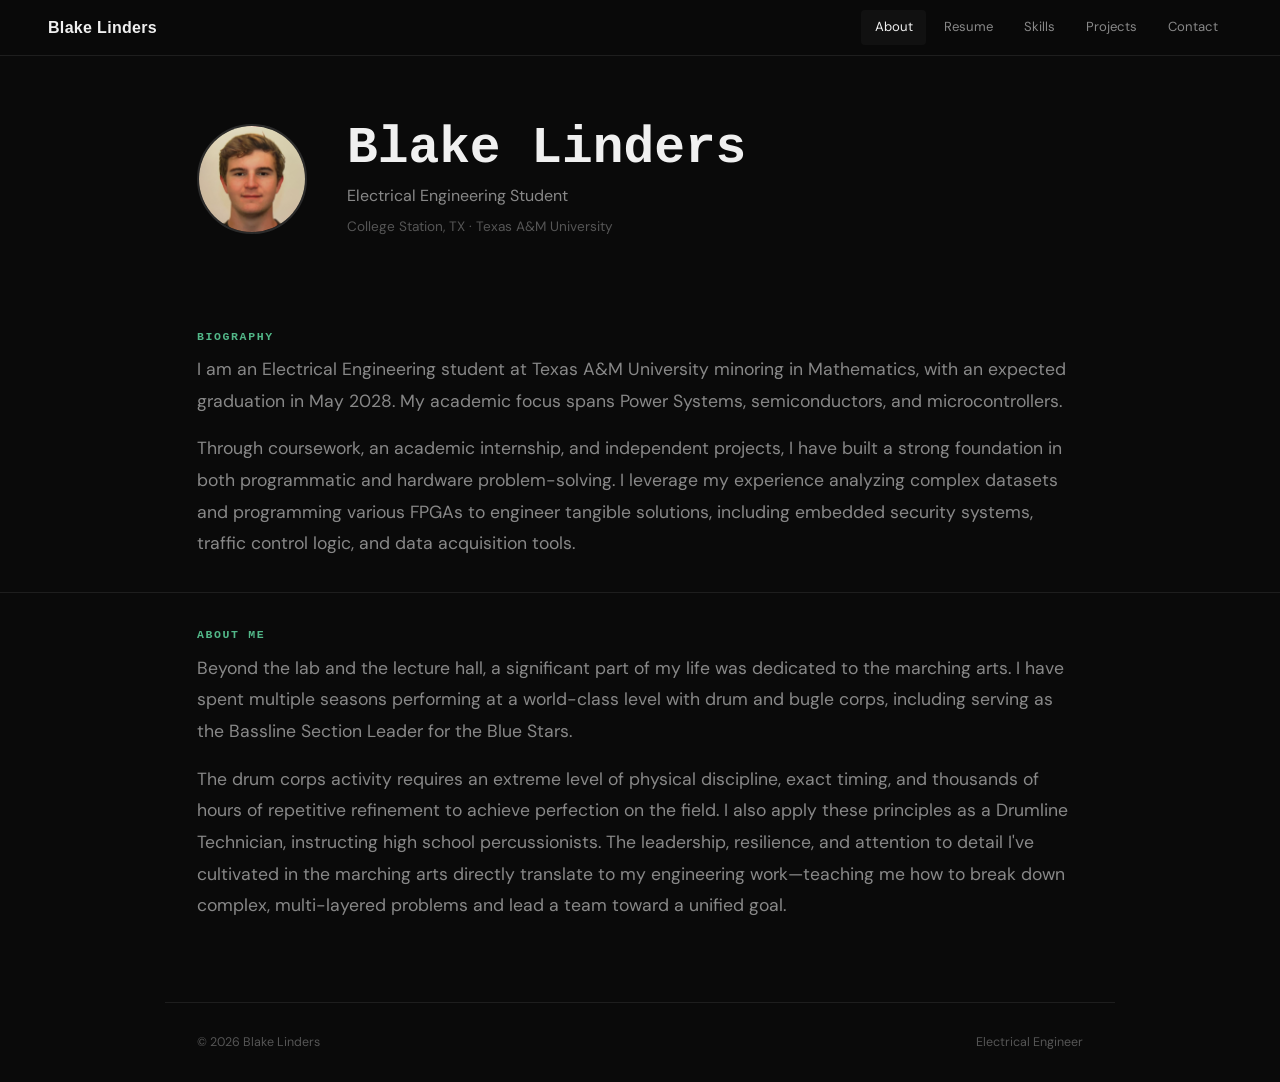
==== about.html @ e5e2b490 "website design near finished, needs all information" ====
<!DOCTYPE html>
<html lang="en">

<head>
    <meta charset="UTF-8" />
    <meta name="viewport" content="width=device-width, initial-scale=1.0" />
    <title>Blake Linders — About</title>
    <link
        href="https://fonts.googleapis.com/css2?family=Syne:wght@400;500;600;700;800&family=DM+Sans:opsz,wght@9..40,300;9..40,400;9..40,500&display=swap"
        rel="stylesheet" />
    <link rel="stylesheet" href="styles.css" />
</head>

<body>

    <nav id="nav">
        <a href="index.html" class="nav-name">Blake Linders</a>
        <button id="hamburger" aria-label="Toggle navigation" aria-expanded="false" aria-controls="nav-links">
            <span></span><span></span><span></span>
        </button>
        <ul class="nav-links" id="nav-links">
            <li><a href="about.html" class="nav-active">About</a></li>
            <li><a href="resume.html">Resume</a></li>
            <li><a href="skills.html">Skills</a></li>
            <li><a href="projects.html">Projects</a></li>
            <li><a href="contact.html">Contact</a></li>
        </ul>
    </nav>

    <div id="hero">
        <div class="hero-inner reveal">
            <div class="hero-photo">
                <img src="images/selfie.jpeg" alt="Blake Linders" onerror="this.style.display='none'" />
            </div>
            <div class="hero-text">
                <h1 class="hero-name">Blake Linders</h1>
                <p class="hero-title">Electrical Engineering Student</p>
                <p class="hero-location">College Station, TX · Texas A&amp;M University</p>
            </div>
        </div>
    </div>

    <div class="about-subpage-content reveal">
        <section id="about">
            <div class="section">
                <h2 class="section-title">Biography</h2>
                <div class="about-text large-text">
                    <p>
                        I am an Electrical Engineering student at Texas A&amp;M University minoring in
                        Mathematics, with an expected graduation in May 2028. My academic focus spans Power Systems,
                        semiconductors, and microcontrollers.
                    </p>
                    <p>
                        Through coursework, an academic internship, and independent projects, I have built a strong
                        foundation in both programmatic and hardware problem-solving. I leverage my experience analyzing
                        complex datasets and programming various FPGAs to engineer tangible solutions, including
                        embedded security systems, traffic control logic, and data acquisition tools.
                    </p>
                </div>
            </div>
        </section>

        <hr class="divider" />

        <section id="personal">
            <div class="section">
                <h2 class="section-title">About Me</h2>
                <div class="about-text large-text">
                    <p>
                        Beyond the lab and the lecture hall, a significant part of my life was dedicated to the marching
                        arts. I have spent multiple seasons performing at a world-class level with drum and bugle corps,
                        including serving as the Bassline Section Leader for the Blue Stars.
                    </p>
                    <p>
                        The drum corps activity requires an extreme level of physical discipline, exact timing, and
                        thousands of hours of repetitive refinement to achieve perfection on the field. I also apply
                        these principles as a Drumline Technician, instructing high school percussionists. The
                        leadership, resilience, and attention to detail I've cultivated in the marching arts directly
                        translate to my engineering work—teaching me how to break down complex, multi-layered problems
                        and lead a team toward a unified goal.
                    </p>
                </div>
            </div>
        </section>

        <footer>
            <span>© 2026 Blake Linders</span>
            <span>Electrical Engineer</span>
        </footer>
    </div>

    <script src="script.js"></script>
</body>

</html>
---- styles.css ----
/* Variables */
:root {
  --bg:       #0a0a0a;
  --bg-card:  #111111;
  --border:   #1e1e1e;
  --border-2: #2a2a2a;
  --green:    #3d8c68;
  --green-l:  #52b788;
  --text:     #f0f0f0;
  --text-2:   #888888;
  --text-3:   #555555;
}

/* Reset */
*, *::before, *::after { margin: 0; padding: 0; box-sizing: border-box; }
html { scroll-behavior: smooth; }
body {
  background: var(--bg);
  color: var(--text);
  font-family: 'DM Sans', sans-serif;
  font-size: 16px;
  line-height: 1.7;
}
a   { color: inherit; text-decoration: none; }
img { display: block; max-width: 100%; }

/* Nav */
#nav {
  position: fixed;
  top: 0; left: 0; right: 0;
  z-index: 100;
  height: 56px;
  padding: 0 3rem;
  display: flex;
  align-items: center;
  justify-content: space-between;
  background: rgba(10, 10, 10, 0.92);
  backdrop-filter: blur(8px);
  border-bottom: 1px solid var(--border);
}

.nav-name {
  font-family: 'Space Grotesk', sans-serif;
  font-weight: 700;
  font-size: 1rem;
  letter-spacing: .02em;
  color: var(--text);
}

.nav-name:hover {
  color: var(--green-l);
  transition: color .3s;
}

.nav-links {
  display: flex;
  gap: .25rem;
  list-style: none;
}

.nav-links a {
  display: inline-block;
  padding: .4rem .85rem;
  border-radius: 4px;
  font-size: .82rem;
  color: var(--text-2);
  transition: color .2s, background .2s;
}

.nav-links a:hover,
.nav-links a.nav-active {
  color: var(--text);
  background: var(--bg-card);
}

/* Hamburger */
#hamburger {
  display: none;
  flex-direction: column;
  justify-content: center;
  gap: 5px;
  width: 36px;
  height: 36px;
  background: none;
  border: none;
  cursor: pointer;
  padding: .4rem;
  border-radius: 4px;
  transition: background .2s;
}
#hamburger:hover { background: var(--bg-card); }

#hamburger span {
  display: block;
  width: 22px;
  height: 2px;
  background: var(--text-2);
  border-radius: 2px;
  transition: transform .25s ease, opacity .25s ease;
  transform-origin: center;
}
#hamburger.is-open span:nth-child(1) { transform: translateY(7px) rotate(45deg); }
#hamburger.is-open span:nth-child(2) { opacity: 0; transform: scaleX(0); }
#hamburger.is-open span:nth-child(3) { transform: translateY(-7px) rotate(-45deg); }

/* Section Wrapper */
.section {
  max-width: 950px;
  margin: 0 auto;
  padding: 5rem 2rem;
}

.section-title {
  font-family: 'Andale Mono', monospace;
  font-size: .72rem;
  font-weight: 600;
  letter-spacing: .14em;
  text-transform: uppercase;
  color: var(--green-l);
  margin-bottom: 1.8rem;
}

hr.divider {
  border: none;
  border-top: 1px solid var(--border);
  margin: 0;
}

/* Hero */
#hero {
  padding-top: calc(56px + 4rem);
  padding-bottom: 0.5rem;
}

.hero-inner {
  max-width: 950px;
  margin: 0 auto;
  padding: 0 2rem;
  display: flex;
  align-items: center;
  gap: 2.5rem;
}

.hero-photo {
  flex-shrink: 0;
  width: 110px;
  height: 110px;
  border-radius: 50%;
  overflow: hidden;
  background: var(--bg-card);
  border: 2px solid var(--border-2);
  position: relative;
}

.hero-photo img {
  width: 100%;
  height: 100%;
  object-fit: cover;
}

.hero-photo .ph {
  position: absolute;
  inset: 0;
  display: flex;
  align-items: center;
  justify-content: center;
  font-size: 2.4rem;
  color: var(--text-3);
}

.hero-name {
  font-family: 'Andale Mono', monospace;
  font-size: clamp(2.2rem, 5vw, 3.2rem);
  font-weight: 800;
  line-height: 1.1;
  margin-bottom: .35rem;
  white-space: nowrap;
  overflow: hidden;
}

.hero-title {
  font-size: 1rem;
  color: var(--text-2);
  margin-bottom: .4rem;
}

.hero-location {
  font-size: .85rem;
  color: var(--text-3);
}

/* Hero Large State */
#hero.hero-large {
  padding-top: calc(56px + 12rem);
  padding-bottom: 8rem;
  transition: padding .6s ease;
  max-width: 100%;
}

#hero.hero-large .hero-inner {
  max-width: 1200px;
  margin: 0 auto;
  padding-left: 11rem;
}

#hero.hero-large .hero-name {
  font-size: clamp(3rem, 7vw, 5rem);
  transition: font-size .6s ease;
}

#hero.hero-large .hero-title {
  font-size: 1.3rem;
  transition: font-size .6s ease;
}

#hero.hero-large .hero-location {
  font-size: 1rem;
  transition: font-size .6s ease;
}

#hero.hero-large .hero-photo {
  width: 150px;
  height: 150px;
  transition: width .6s ease, height .6s ease;
}

#hero {
  transition: padding .6s ease;
}
.hero-name {
  transition: font-size .6s ease;
}
.hero-title {
  transition: font-size .6s ease;
}
.hero-location {
  transition: font-size .6s ease;
}
.hero-photo {
  transition: width .6s ease, height .6s ease;
}

/* Links Bar */
#links {
  max-width: 950px;
  margin: 0 auto;
  padding: 0 2rem 1.5rem;
}

#links {
  transition: max-width .6s ease, padding .6s ease;
}

.links-bar {
  display: flex;
  gap: .65rem;
  flex-wrap: wrap;
  padding: 1.1rem 0;
  border-top: 1px solid var(--border);
  border-bottom: 1px solid var(--border);
}

.link-btn {
  display: inline-flex;
  align-items: center;
  gap: .45rem;
  padding: .45rem 1.1rem;
  border-radius: 4px;
  border: 1px solid var(--border-2);
  font-size: .83rem;
  color: var(--text-2);
  background: transparent;
  transition: color .2s, border-color .2s, background .2s;
}
.link-btn:hover {
  color: var(--text);
  border-color: var(--green);
  background: rgba(61, 140, 104, .07);
}
.link-btn.primary {
  background: var(--green);
  border-color: var(--green);
  color: #fff;
}
.link-btn.primary:hover {
  background: var(--green-l);
  border-color: var(--green-l);
}
.link-btn svg { width: 14px; height: 14px; flex-shrink: 0; }

/* About */
#about .section-title, #personal .section-title { margin-bottom: 0.5rem; }

#about .section {
  padding-bottom: 2rem;
}

#personal .section {
  padding-top: 2rem;
}

.about-text {
  font-size: .97rem;
  color: var(--text-2);
  line-height: 1.85;
}
.about-text p + p { margin-top: 1rem; }

/* Entries */
.entries { display: flex; flex-direction: column; gap: 2rem; }

.entry {
  display: grid;
  grid-template-columns: 140px 1fr;
  gap: 1.2rem;
}

.entry-date {
  font-size: .78rem;
  color: var(--text-3);
  padding-top: .2rem;
  line-height: 1.5;
}

.entry-role {
  font-family: 'Space Grotesk', sans-serif;
  font-size: 1rem;
  font-weight: 600;
  margin-bottom: .1rem;
}

.entry-org {
  font-size: .88rem;
  color: var(--green-l);
  margin-bottom: .45rem;
}

.entry-desc {
  font-size: .88rem;
  color: var(--text-2);
  line-height: 1.75;
}

/* Skills */
.skill-groups { display: flex; flex-direction: column; gap: 1.4rem; }

.skill-group-name {
  font-size: .78rem;
  color: var(--text-3);
  margin-bottom: .6rem;
  text-transform: uppercase;
  letter-spacing: .1em;
}

.skill-pills { display: flex; flex-wrap: wrap; gap: .4rem; }

.skill {
  font-size: .82rem;
  color: var(--text-2);
  background: var(--bg-card);
  border: 1px solid var(--border-2);
  padding: .3rem .8rem;
  border-radius: 4px;
  transition: color .2s, border-color .2s;
}
.skill:hover { color: var(--text); border-color: var(--text-3); }

/* Projects */
.projects { display: flex; flex-direction: column; gap: 1.2rem; }

.project {
  background: var(--bg-card);
  border: 1px solid var(--border);
  border-radius: 6px;
  padding: 1.4rem 1.6rem;
  transition: border-color .2s;
}
.project:hover { border-color: var(--border-2); }

.project-header {
  display: flex;
  align-items: flex-start;
  justify-content: space-between;
  gap: 1rem;
  margin-bottom: .5rem;
}

.project-title {
  font-family: 'Space Grotesk', sans-serif;
  font-size: 1rem;
  font-weight: 600;
}

.project-links { display: flex; gap: .75rem; flex-shrink: 0; }

.project-link {
  font-size: .78rem;
  color: var(--text-3);
  transition: color .2s;
}
.project-link:hover { color: var(--green-l); }

.project-desc {
  font-size: .88rem;
  color: var(--text-2);
  line-height: 1.75;
  margin-bottom: .85rem;
}

.project-tags { display: flex; flex-wrap: wrap; gap: .35rem; }

.project-tag {
  font-size: .74rem;
  color: var(--green);
  background: rgba(61, 140, 104, .1);
  border: 1px solid rgba(61, 140, 104, .2);
  padding: .15rem .6rem;
  border-radius: 3px;
}

/* Contact */
#contact .section-title { margin-bottom: 1rem; }

.contact-note {
  font-size: .95rem;
  color: var(--text-2);
  margin-bottom: 1.6rem;
}

.contact-items { display: flex; flex-direction: column; gap: .75rem; }

.contact-item {
  display: inline-flex;
  align-items: center;
  gap: .6rem;
  font-size: .92rem;
  color: var(--text-2);
  transition: color .2s;
  width: fit-content;
}
.contact-item:hover  { color: var(--green-l); }
.contact-item svg    { width: 16px; height: 16px; color: var(--green); flex-shrink: 0; }

/* Footer */
footer {
  border-top: 1px solid var(--border);
  padding: 1.8rem 2rem;
  max-width: 950px;
  margin: 0 auto;
  display: flex;
  justify-content: space-between;
  align-items: center;
  font-size: .78rem;
  color: var(--text-3);
}

/* Reveal Animation */
.reveal {
  opacity: 0;
  transform: translateY(18px);
  transition: opacity .55s ease, transform .55s ease;
}
.reveal.visible {
  opacity: 1;
  transform: translateY(0);
}

/* Main Content Visibility */
#main-content {
  opacity: 0;
  transition: opacity .6s ease;
  pointer-events: none;
}
#main-content.visible {
  opacity: 1;
  pointer-events: auto;
}

/* Responsive */
@media (max-width: 680px) {
  #nav           { padding: 0 1.25rem; }
  .hero-inner,
  #links,
  .section       { padding-left: 1.25rem; padding-right: 1.25rem; }
  .hero-inner    { flex-direction: column; align-items: flex-start; gap: 1.4rem; }
  .entry         { grid-template-columns: 1fr; gap: .3rem; }
  footer         { flex-direction: column; gap: .5rem; text-align: center; }

  #hamburger { display: flex; }

  .nav-links {
    position: absolute;
    top: 56px;
    left: 0; right: 0;
    flex-direction: column;
    gap: .25rem;
    padding: .75rem 1.25rem 1rem;
    background: rgba(10, 10, 10, 0.97);
    backdrop-filter: blur(8px);
    border-bottom: 1px solid var(--border);
    opacity: 0;
    pointer-events: none;
    transform: translateY(-6px);
    transition: opacity .2s ease, transform .2s ease;
  }
  .nav-links.nav-open {
    opacity: 1;
    pointer-events: all;
    transform: translateY(0);
  }
  .nav-links li  { width: 100%; }
  .nav-links a   { display: block; width: 100%; padding: .65rem .9rem; font-size: .9rem; }
  
  #hero.hero-large {
    padding-top: calc(56px + 4rem); 
    padding-bottom: 3rem;
  }

  #hero.hero-large .hero-inner {
    padding-left: 1.25rem;
    padding-right: 1.25rem;
  }

  #hero.hero-large .hero-photo {
    width: 110px;
    height: 110px;
  }

  #hero.hero-large .hero-name {
    font-size: clamp(2.2rem, 10vw, 3.2rem);
  }
}

/* Keyframes */
@keyframes bob {
  0%, 100% { transform: translateX(-50%) translateY(0); }
  50%       { transform: translateX(-50%) translateY(6px); }
}

/* Multi-page specific additions */
.nav-resume-btn {
  background: var(--green) !important;
  color: #fff !important;
  font-weight: 500;
  border: 1px solid var(--green);
}

.nav-resume-btn:hover {
  background: var(--green-l) !important;
  border-color: var(--green-l);
}

/* Container for subpages to offset the fixed nav and fade in */
.subpage-content {
  padding-top: 80px; 
  opacity: 0;
  animation: fadeIn 0.6s ease forwards;
}

.about-subpage-content {
  padding-top: 0;
}

@keyframes fadeIn {
  to { opacity: 1; }
}

/* --- NEW STYLES FOR REDESIGNED PAGES --- */

/* Larger text for About section */
.large-text p {
  font-size: 1.1rem;
  line-height: 1.8;
}

/* Dedicated Resume Page Styles */
.resume-header {
  text-align: center;
  margin-bottom: 2rem;
}
.resume-name {
  font-family: 'Space Grotesk', sans-serif;
  font-size: 2.5rem;
  margin-bottom: 0.5rem;
}
.resume-contact {
  color: var(--text-2);
  margin-bottom: 1.5rem;
}
.resume-contact a {
  color: var(--green-l);
  margin: 0 0.5rem;
}
.download-btn {
  display: inline-block;
  padding: 0.6rem 1.2rem;
  background: var(--green);
  color: #fff;
  border-radius: 4px;
  font-weight: 500;
  transition: background 0.2s;
}
.download-btn:hover {
  background: var(--green-l);
}
.resume-item {
  margin-bottom: 1rem;
}
.resume-item-header {
  display: flex;
  justify-content: space-between;
  font-size: 1.1rem;
  border-bottom: 1px solid var(--border);
  padding-bottom: 0.25rem;
  margin-bottom: 0.25rem;
}
.resume-item-sub {
  display: flex;
  justify-content: space-between;
  color: var(--text-2);
  font-size: 0.9rem;
  margin-bottom: 0.5rem;
}
.resume-list {
  list-style-type: disc;
  padding-left: 1.5rem;
  color: var(--text-2);
  font-size: 0.95rem;
}
.resume-list li {
  margin-bottom: 0.3rem;
}
.resume-skills p {
  margin-bottom: 0.5rem;
  color: var(--text-2);
}
.resume-skills strong {
  color: var(--text);
}

/* Skills Origins Page */
.origin-card {
  background: var(--bg-card);
  border: 1px solid var(--border);
  border-radius: 8px;
  padding: 2rem;
  margin-bottom: 2rem;
}
.origin-header h3 {
  font-size: 1.4rem;
  margin-bottom: 0.25rem;
}
.origin-source {
  color: var(--green-l);
  font-size: 0.85rem;
  text-transform: uppercase;
  letter-spacing: 0.05em;
  margin-bottom: 1rem;
  padding-bottom: 1rem;
  border-bottom: 1px solid var(--border);
}
.origin-body p {
  color: var(--text-2);
  margin-bottom: 1.5rem;
}

/* Large Projects Page */
.large-project {
  margin-bottom: 2rem;
}
.lp-title {
  font-size: 2rem;
  margin-bottom: 0.5rem;
}
.lp-meta {
  display: flex;
  justify-content: space-between;
  color: var(--text-3);
  font-size: 0.9rem;
  margin-bottom: 1.5rem;
}
.lp-github {
  color: var(--green-l);
}
.lp-media-placeholder {
  width: 100%;
  height: 400px;
  background: var(--bg-card);
  border: 2px dashed var(--border-2);
  border-radius: 8px;
  display: flex;
  align-items: center;
  justify-content: center;
  color: var(--text-3);
  margin-bottom: 2rem;
}
.lp-content {
  display: grid;
  grid-template-columns: 1fr 2fr;
  gap: 2rem;
  margin-bottom: 1.5rem;
}
.lp-column h3 {
  font-size: 1.1rem;
  margin-bottom: 0.5rem;
  color: var(--text);
}
.lp-column p {
  color: var(--text-2);
  margin-bottom: 1rem;
  font-size: 0.95rem;
}

/* Contact Grid */
.contact-lead {
  font-size: 1.2rem;
  color: var(--text-2);
  margin-bottom: 3rem;
  max-width: 100%;
}

.contact-grid {
  display: grid;
  grid-template-columns: repeat(3, 1fr);
  gap: 2rem;
}

.contact-card {
  background: var(--bg-card);
  border: 1px solid var(--border);
  border-radius: 8px;
  padding: 3rem 2rem;
  text-align: center;
  transition: transform 0.2s, border-color 0.2s;
}

.contact-card:hover {
  transform: translateY(-5px);
  border-color: var(--green);
}

.cc-icon {
  width: 65px;
  height: 65px;
  margin: 0 auto 1.8rem auto;
  color: var(--green);
}

.contact-card h3 {
  font-size: 1.5rem;
  margin-bottom: 0.6rem;
  color: var(--text);
}

.contact-card p {
  color: var(--text-2);
  font-size: 1.05rem;
}

/* Responsive stacking for contact cards */
@media (max-width: 800px) {
  .contact-grid {
    grid-template-columns: 1fr;
  }
}

@media (max-width: 768px) {
  .lp-content {
    grid-template-columns: 1fr;
  }
  .lp-media-placeholder {
    height: 250px;
  }
  .resume-item-header, .resume-item-sub {
    flex-direction: column;
    align-items: flex-start;
  }
}

/* ══════════════════════════════════════
   SKILLS PAGE STYLES
   ══════════════════════════════════════ */

/* Seeking Badge */
.seeking-badge {
  display: inline-flex;
  align-items: center;
  gap: .55rem;
  padding: .45rem 1.1rem;
  background: rgba(61, 140, 104, .08);
  border: 1px solid rgba(61, 140, 104, .25);
  border-radius: 4px;
  font-size: .82rem;
  color: var(--green-l);
  font-weight: 500;
  margin-bottom: 3rem;
  margin-top: .5rem;
}
.seeking-dot {
  width: 7px;
  height: 7px;
  border-radius: 50%;
  background: var(--green-l);
  flex-shrink: 0;
  animation: blink 2s ease-in-out infinite;
}
@keyframes blink {
  0%, 100% { opacity: 1; }
  50%       { opacity: .2; }
}

/* Skill Category Card */
.skill-cat-card {
  background: var(--bg-card);
  border: 1px solid var(--border);
  border-radius: 8px;
  padding: 1.8rem 2rem;
  margin-bottom: 1.4rem;
  transition: border-color .2s;
}
.skill-cat-card:hover {
  border-color: var(--border-2);
}
.skill-cat-top {
  display: flex;
  align-items: flex-start;
  justify-content: space-between;
  gap: 1rem;
  padding-bottom: 1rem;
  margin-bottom: 1rem;
  border-bottom: 1px solid var(--border);
}
.skill-cat-left {
  display: flex;
  align-items: center;
  gap: .85rem;
}
.skill-cat-icon {
  width: 38px;
  height: 38px;
  border-radius: 6px;
  background: rgba(61, 140, 104, .1);
  border: 1px solid rgba(61, 140, 104, .2);
  display: flex;
  align-items: center;
  justify-content: center;
  flex-shrink: 0;
  color: var(--green-l);
}
.skill-cat-icon svg {
  width: 18px;
  height: 18px;
}
.skill-cat-name {
  font-family: 'Space Grotesk', sans-serif;
  font-size: 1rem;
  font-weight: 600;
  color: var(--text);
  margin-bottom: .15rem;
}
.skill-cat-source {
  font-size: .78rem;
  color: var(--text-3);
}
.skill-cat-badge {
  font-size: .74rem;
  color: #9c9c9cb5;
  background: rgba(0, 0, 0, 0.158);
  border: 1px solid rgb(170, 170, 170);
  padding: .2rem .65rem;
  border-radius: 3px;
  white-space: nowrap;
  flex-shrink: 0;
  align-self: flex-start;
}
.skill-cat-desc {
  font-size: .88rem;
  color: var(--text-2);
  line-height: 1.8;
  margin-bottom: 1.2rem;
}

/* Key skill pill variant */
.skill.key {
  color: var(--green-l);
  border-color: rgba(61, 140, 104, .35);
  background: rgba(61, 140, 104, .06);
}

/* Tools Grid */
.tools-wrap {
  margin-top: 3rem;
  padding-top: 2.5rem;
  border-top: 1px solid var(--border);
}
.tools-label {
  font-family: 'Andale Mono', monospace;
  font-size: .72rem;
  font-weight: 600;
  letter-spacing: .14em;
  text-transform: uppercase;
  color: var(--green-l);
  margin-bottom: .4rem;
}
.tools-sub {
  font-size: .85rem;
  color: var(--text-3);
  margin-bottom: 1.4rem;
}
.tools-grid {
  display: grid;
  grid-template-columns: repeat(auto-fill, minmax(128px, 1fr));
  gap: .6rem;
}
.tool-chip {
  font-size: .82rem;
  color: var(--text-2);
  background: var(--bg-card);
  border: 1px solid var(--border);
  padding: .55rem .8rem;
  border-radius: 5px;
  text-align: center;
  line-height: 1.4;
  transition: color .2s, border-color .2s;
}
.tool-chip:hover {
  color: var(--text);
  border-color: var(--border-2);
}

/* Currently Learning */
.learning-wrap {
  margin-top: 3rem;
  padding-top: 2.5rem;
  border-top: 1px solid var(--border);
}
.learning-grid {
  display: grid;
  grid-template-columns: repeat(auto-fit, minmax(200px, 1fr));
  gap: 1rem;
  margin-top: 1.4rem;
}
.learning-card {
  background: var(--bg-card);
  border: 1px solid var(--border);
  border-radius: 6px;
  padding: 1.2rem 1.4rem;
  transition: border-color .2s;
}
.learning-card:hover {
  border-color: var(--border-2);
}
.learning-title {
  font-family: 'Space Grotesk', sans-serif;
  font-size: .92rem;
  font-weight: 600;
  color: var(--text);
  margin-bottom: .25rem;
}
.learning-sub {
  font-size: .8rem;
  color: var(--text-3);
  line-height: 1.6;
}

/* Skills page responsive */
@media (max-width: 680px) {
  .skill-cat-top {
    flex-direction: column;
    gap: .75rem;
  }
  .tools-grid {
    grid-template-columns: repeat(auto-fill, minmax(108px, 1fr));
  }
  .learning-grid {
    grid-template-columns: 1fr;
  }
}
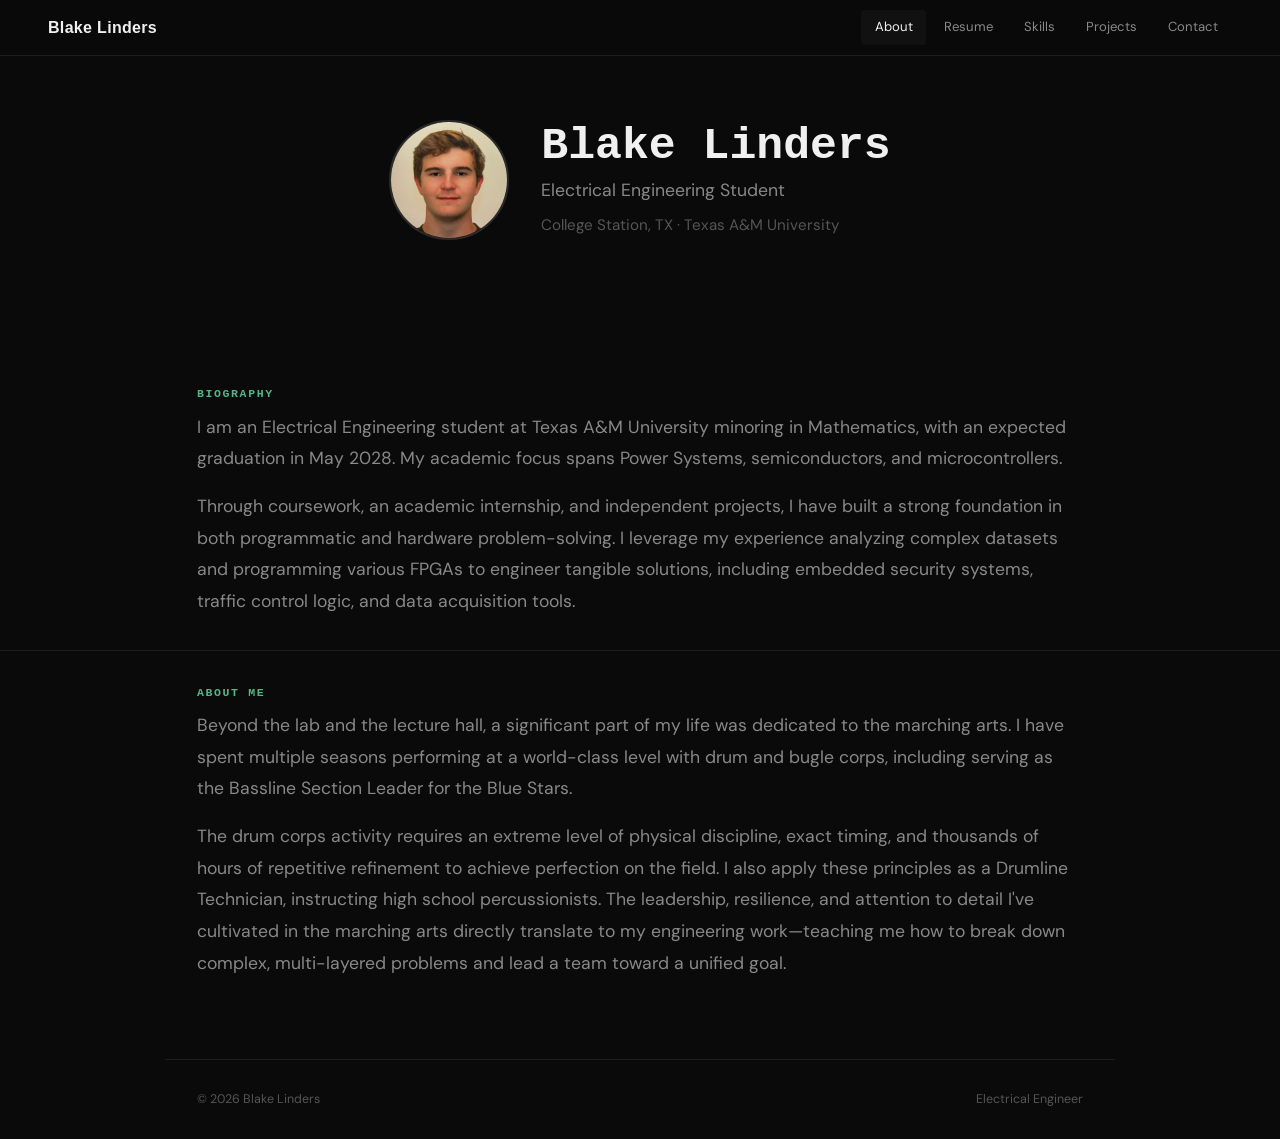
==== commit 8b926a2a: "full index revamp" ====
--- a/about.html
+++ b/about.html
@@ -11,19 +11,18 @@
     <link rel="stylesheet" href="styles.css" />
 </head>
 
-<body>
-
+<body class="about-page">
     <nav id="nav">
-        <a href="index.html" class="nav-name">Blake Linders</a>
+        <a href="/" class="nav-name">Blake Linders</a>
         <button id="hamburger" aria-label="Toggle navigation" aria-expanded="false" aria-controls="nav-links">
             <span></span><span></span><span></span>
         </button>
         <ul class="nav-links" id="nav-links">
-            <li><a href="about.html" class="nav-active">About</a></li>
-            <li><a href="resume.html">Resume</a></li>
-            <li><a href="skills.html">Skills</a></li>
-            <li><a href="projects.html">Projects</a></li>
-            <li><a href="contact.html">Contact</a></li>
+            <li><a href="about" class="nav-active">About</a></li>
+            <li><a href="resume">Resume</a></li>
+            <li><a href="skills">Skills</a></li>
+            <li><a href="projects">Projects</a></li>
+            <li><a href="contact">Contact</a></li>
         </ul>
     </nav>
 
--- a/styles.css
+++ b/styles.css
@@ -21,7 +21,7 @@
   font-size: 16px;
   line-height: 1.7;
 }
-a   { color: inherit; text-decoration: none; }
+a { color: inherit; text-decoration: none; }
 img { display: block; max-width: 100%; }
 
 /* Nav */
@@ -88,6 +88,7 @@
   border-radius: 4px;
   transition: background .2s;
 }
+
 #hamburger:hover { background: var(--bg-card); }
 
 #hamburger span {
@@ -99,6 +100,7 @@
   transition: transform .25s ease, opacity .25s ease;
   transform-origin: center;
 }
+
 #hamburger.is-open span:nth-child(1) { transform: translateY(7px) rotate(45deg); }
 #hamburger.is-open span:nth-child(2) { opacity: 0; transform: scaleX(0); }
 #hamburger.is-open span:nth-child(3) { transform: translateY(-7px) rotate(-45deg); }
@@ -128,8 +130,56 @@
 
 /* Hero */
 #hero {
-  padding-top: calc(56px + 4rem);
-  padding-bottom: 0.5rem;
+  min-height: 100vh;
+  display: flex;
+  align-items: center;
+  padding-top: 56px;
+  padding-bottom: 0;
+  transition: padding .6s ease;
+}
+
+@media (min-width: 1200px) {
+  #hero.hero-large .hero-inner { max-width: 1000px; gap: 3vw; }
+  #hero.hero-large .hero-photo { width: 12vw !important; height: 12vw !important; }
+  #hero.hero-large .hero-name  { font-size: clamp(3rem, 4.5vw, 5rem) !important; }
+  #hero.hero-large .hero-title { font-size: clamp(1rem, 1.3vw, 1.4rem) !important; }
+  #hero.hero-large .hero-location { font-size: clamp(.9rem, 1vw, 1.1rem) !important; }
+  .hero-nav-btn { padding: .7rem clamp(.8rem, 1vw, 1.2rem); }
+  .hero-nav-btn-label { font-size: clamp(.65rem, .6vw, .75rem); }
+  .hero-nav-btn-text  { font-size: clamp(.85rem, .9vw, 1rem); }
+}
+@media (min-width: 1600px) {
+  #hero.hero-large .hero-inner { max-width: 1200px; gap: 3.5vw; }
+  #hero.hero-large .hero-photo { width: 12vw !important; height: 12vw !important; }
+  #hero.hero-large .hero-name  { font-size: clamp(4.5rem, 5.5vw, 6.5rem) !important; }
+  #hero.hero-large .hero-title { font-size: clamp(1.2rem, 1.5vw, 1.8rem) !important; }
+  #hero.hero-large .hero-location { font-size: clamp(1rem, 1.1vw, 1.3rem) !important; }
+  .hero-nav-btn { padding: .85rem clamp(1rem, 1.2vw, 1.6rem); min-width: clamp(130px, 9vw, 170px); }
+  .hero-nav-btn-label { font-size: clamp(.7rem, .65vw, .8rem); }
+  .hero-nav-btn-text  { font-size: clamp(.95rem, 1vw, 1.1rem); }
+  .hero-nav-buttons { gap: clamp(.5rem, .6vw, .8rem); margin-top: clamp(1.5rem, 2vw, 2.5rem); }
+}
+@media (min-width: 2000px) {
+  #hero.hero-large .hero-inner { max-width: 1600px; gap: 4vw; }
+  #hero.hero-large .hero-photo { width: 11vw !important; height: 11vw !important; }
+  #hero.hero-large .hero-name  { font-size: clamp(6rem, 7vw, 9rem) !important; }
+  #hero.hero-large .hero-title { font-size: clamp(1.6rem, 1.9vw, 2.2rem) !important; }
+  #hero.hero-large .hero-location { font-size: clamp(1.2rem, 1.3vw, 1.5rem) !important; }
+  .hero-nav-btn { padding: 1.1rem clamp(1.2rem, 1.5vw, 2rem); min-width: clamp(160px, 10vw, 220px); }
+  .hero-nav-btn-label { font-size: clamp(.75rem, .75vw, .9rem); }
+  .hero-nav-btn-text  { font-size: clamp(1.1rem, 1.2vw, 1.4rem); }
+  .hero-nav-buttons { gap: clamp(.6rem, .75vw, 1rem); margin-top: clamp(2rem, 2.5vw, 3rem); }
+}
+@media (min-width: 2600px) {
+  #hero.hero-large .hero-inner { max-width: 2000px; gap: 5vw; }
+  #hero.hero-large .hero-photo { width: 10vw !important; height: 10vw !important; }
+  #hero.hero-large .hero-name  { font-size: clamp(8rem, 9vw, 12rem) !important; }
+  #hero.hero-large .hero-title { font-size: clamp(2rem, 2.2vw, 2.8rem) !important; }
+  #hero.hero-large .hero-location { font-size: clamp(1.4rem, 1.5vw, 1.8rem) !important; }
+  .hero-nav-btn { padding: 1.4rem clamp(1.5rem, 1.8vw, 2.5rem); min-width: clamp(200px, 11vw, 280px); }
+  .hero-nav-btn-label { font-size: clamp(.85rem, .85vw, 1rem); }
+  .hero-nav-btn-text  { font-size: clamp(1.3rem, 1.4vw, 1.7rem); }
+  .hero-nav-buttons { gap: clamp(.75rem, .9vw, 1.2rem); margin-top: clamp(2.5rem, 3vw, 4rem); }
 }
 
 .hero-inner {
@@ -138,34 +188,25 @@
   padding: 0 2rem;
   display: flex;
   align-items: center;
+  justify-content: center;
   gap: 2.5rem;
 }
 
 .hero-photo {
   flex-shrink: 0;
-  width: 110px;
-  height: 110px;
+  width: 200px;
+  height: 200px;
   border-radius: 50%;
   overflow: hidden;
   background: var(--bg-card);
   border: 2px solid var(--border-2);
-  position: relative;
+  transition: width .6s ease, height .6s ease;
 }
 
 .hero-photo img {
   width: 100%;
   height: 100%;
   object-fit: cover;
-}
-
-.hero-photo .ph {
-  position: absolute;
-  inset: 0;
-  display: flex;
-  align-items: center;
-  justify-content: center;
-  font-size: 2.4rem;
-  color: var(--text-3);
 }
 
 .hero-name {
@@ -176,135 +217,165 @@
   margin-bottom: .35rem;
   white-space: nowrap;
   overflow: hidden;
+  transition: font-size .6s ease;
 }
 
 .hero-title {
   font-size: 1rem;
   color: var(--text-2);
   margin-bottom: .4rem;
+  transition: font-size .6s ease;
 }
 
 .hero-location {
   font-size: .85rem;
   color: var(--text-3);
-}
-
-/* Hero Large State */
+  transition: font-size .6s ease;
+}
+
 #hero.hero-large {
-  padding-top: calc(56px + 12rem);
-  padding-bottom: 8rem;
-  transition: padding .6s ease;
   max-width: 100%;
 }
 
 #hero.hero-large .hero-inner {
-  max-width: 1200px;
+  max-width: 1100px;
+  padding: 0 4rem;
+  justify-content: flex-start;
+}
+
+#hero.hero-large .hero-name { font-size: clamp(3rem, 7vw, 5rem); }
+#hero.hero-large .hero-title { font-size: 1.3rem; }
+#hero.hero-large .hero-location { font-size: 1rem; }
+#hero.hero-large .hero-photo { width: 160px; height: 160px; }
+
+/* Subpage Utilities */
+.subpage-content {
+  padding-top: 80px; 
+  opacity: 0;
+  animation: fadeIn 0.6s ease forwards;
+}
+
+.about-subpage-content {
+  padding-top: 0;
+}
+
+@keyframes fadeIn { to { opacity: 1; } }
+
+/* About Page Hero Overrides */
+.about-page #hero,
+.about-page #hero.hero-large {
+  min-height: unset;
+  padding-top: calc(56px + 4rem);
+  padding-bottom: 4rem;
+  display: flex;
+  align-items: center;
+  justify-content: center;
+}
+
+.about-page .hero-inner {
+  max-width: 950px;
+  width: 100%;
   margin: 0 auto;
-  padding-left: 11rem;
-}
-
-#hero.hero-large .hero-name {
-  font-size: clamp(3rem, 7vw, 5rem);
-  transition: font-size .6s ease;
-}
-
-#hero.hero-large .hero-title {
-  font-size: 1.3rem;
-  transition: font-size .6s ease;
-}
-
-#hero.hero-large .hero-location {
-  font-size: 1rem;
-  transition: font-size .6s ease;
-}
-
-#hero.hero-large .hero-photo {
-  width: 150px;
-  height: 150px;
-  transition: width .6s ease, height .6s ease;
-}
-
-#hero {
-  transition: padding .6s ease;
-}
-.hero-name {
-  transition: font-size .6s ease;
-}
-.hero-title {
-  transition: font-size .6s ease;
-}
-.hero-location {
-  transition: font-size .6s ease;
-}
-.hero-photo {
-  transition: width .6s ease, height .6s ease;
-}
-
-/* Links Bar */
-#links {
-  max-width: 950px;
-  margin: 0 auto;
-  padding: 0 2rem 1.5rem;
-}
-
-#links {
-  transition: max-width .6s ease, padding .6s ease;
-}
-
-.links-bar {
-  display: flex;
-  gap: .65rem;
+  padding: 0 2rem;
+  justify-content: center;
+  align-items: center;
+  gap: 2rem;
+}
+
+.about-page .hero-photo { width: 120px !important; height: 120px !important; flex-shrink: 0; }
+.about-page .hero-name { font-size: clamp(2rem, 3.5vw, 2.8rem) !important; white-space: nowrap; }
+.about-page .hero-title { font-size: 1.1rem !important; }
+.about-page .hero-location { font-size: 0.95rem !important; }
+
+/* Hero Nav Buttons */
+.hero-nav-buttons {
+  display: flex;
   flex-wrap: wrap;
-  padding: 1.1rem 0;
-  border-top: 1px solid var(--border);
-  border-bottom: 1px solid var(--border);
-}
-
-.link-btn {
+  gap: .5rem;
+  margin-top: 1.5rem;
+  justify-content: flex-start;
+}
+
+.hero-nav-btn {
   display: inline-flex;
-  align-items: center;
-  gap: .45rem;
-  padding: .45rem 1.1rem;
-  border-radius: 4px;
+  flex-direction: column;
+  align-items: flex-start;
+  gap: .2rem;
+  padding: .65rem 1rem;
+  background: var(--bg-card);
   border: 1px solid var(--border-2);
-  font-size: .83rem;
-  color: var(--text-2);
-  background: transparent;
-  transition: color .2s, border-color .2s, background .2s;
-}
-.link-btn:hover {
+  border-radius: 6px;
+  text-decoration: none;
+  transition: border-color .2s, background .2s, transform .2s;
+  min-width: 130px;
+}
+
+.hero-nav-btn:hover {
+  border-color: var(--green);
+  background: rgba(61, 140, 104, .06);
+  transform: translateY(-2px);
+}
+
+.hero-nav-btn-label {
+  font-size: .7rem;
+  color: var(--green-l);
+  font-family: 'Andale Mono', monospace;
+  letter-spacing: .1em;
+  text-transform: uppercase;
+}
+
+.hero-nav-btn-text {
+  font-family: 'Space Grotesk', sans-serif;
+  font-size: .9rem;
+  font-weight: 600;
   color: var(--text);
-  border-color: var(--green);
-  background: rgba(61, 140, 104, .07);
-}
-.link-btn.primary {
+}
+
+.hero-nav-btn.primary-btn {
   background: var(--green);
   border-color: var(--green);
-  color: #fff;
-}
-.link-btn.primary:hover {
+}
+
+.hero-nav-btn.primary-btn:hover {
   background: var(--green-l);
   border-color: var(--green-l);
 }
-.link-btn svg { width: 14px; height: 14px; flex-shrink: 0; }
-
-/* About */
+
+.hero-nav-btn.primary-btn .hero-nav-btn-label { color: rgba(255,255,255,.7); }
+.hero-nav-btn.primary-btn .hero-nav-btn-text { color: #fff; }
+
+/* About Text */
 #about .section-title, #personal .section-title { margin-bottom: 0.5rem; }
-
-#about .section {
-  padding-bottom: 2rem;
-}
-
-#personal .section {
-  padding-top: 2rem;
-}
+#about .section { padding-bottom: 2rem; }
+#personal .section { padding-top: 2rem; }
 
 .about-text {
   font-size: .97rem;
   color: var(--text-2);
   line-height: 1.85;
 }
+
 .about-text p + p { margin-top: 1rem; }
+.large-text p { font-size: 1.1rem; line-height: 1.8; }
+
+#skills .about-text { margin-bottom: 2rem; }
+
+/* Dedicated Resume Page */
+.resume-header { text-align: center; margin-bottom: 2rem; }
+.resume-name { font-family: 'Space Grotesk', sans-serif; font-size: 2.5rem; margin-bottom: 0.5rem; }
+.resume-contact { color: var(--text-2); margin-bottom: 1.5rem; }
+.resume-contact a { color: var(--green-l); margin: 0 0.5rem; }
+
+.download-btn {
+  display: inline-block;
+  padding: 0.6rem 1.2rem;
+  background: var(--green);
+  color: #fff;
+  border-radius: 4px;
+  font-weight: 500;
+  transition: background 0.2s;
+}
+.download-btn:hover { background: var(--green-l); }
 
 /* Entries */
 .entries { display: flex; flex-direction: column; gap: 2rem; }
@@ -315,43 +386,20 @@
   gap: 1.2rem;
 }
 
-.entry-date {
-  font-size: .78rem;
-  color: var(--text-3);
-  padding-top: .2rem;
-  line-height: 1.5;
-}
-
-.entry-role {
-  font-family: 'Space Grotesk', sans-serif;
-  font-size: 1rem;
-  font-weight: 600;
-  margin-bottom: .1rem;
-}
-
-.entry-org {
-  font-size: .88rem;
-  color: var(--green-l);
-  margin-bottom: .45rem;
-}
-
-.entry-desc {
-  font-size: .88rem;
-  color: var(--text-2);
-  line-height: 1.75;
-}
-
-/* Skills */
+.entry-date { font-size: .78rem; color: var(--text-3); padding-top: .2rem; line-height: 1.5; }
+.entry-role { font-family: 'Space Grotesk', sans-serif; font-size: 1rem; font-weight: 600; margin-bottom: .1rem; }
+.entry-org { font-size: .88rem; color: var(--green-l); margin-bottom: .45rem; }
+.entry-desc { font-size: .88rem; color: var(--text-2); line-height: 1.75; }
+
+.resume-bullets {
+  list-style-type: disc;
+  padding-left: 1.5rem;
+}
+.resume-bullets li { margin-bottom: 0.3rem; }
+
+/* Skills List */
 .skill-groups { display: flex; flex-direction: column; gap: 1.4rem; }
-
-.skill-group-name {
-  font-size: .78rem;
-  color: var(--text-3);
-  margin-bottom: .6rem;
-  text-transform: uppercase;
-  letter-spacing: .1em;
-}
-
+.skill-group-name { font-size: .78rem; color: var(--text-3); margin-bottom: .6rem; text-transform: uppercase; letter-spacing: .1em; }
 .skill-pills { display: flex; flex-wrap: wrap; gap: .4rem; }
 
 .skill {
@@ -364,452 +412,9 @@
   transition: color .2s, border-color .2s;
 }
 .skill:hover { color: var(--text); border-color: var(--text-3); }
-
-/* Projects */
-.projects { display: flex; flex-direction: column; gap: 1.2rem; }
-
-.project {
-  background: var(--bg-card);
-  border: 1px solid var(--border);
-  border-radius: 6px;
-  padding: 1.4rem 1.6rem;
-  transition: border-color .2s;
-}
-.project:hover { border-color: var(--border-2); }
-
-.project-header {
-  display: flex;
-  align-items: flex-start;
-  justify-content: space-between;
-  gap: 1rem;
-  margin-bottom: .5rem;
-}
-
-.project-title {
-  font-family: 'Space Grotesk', sans-serif;
-  font-size: 1rem;
-  font-weight: 600;
-}
-
-.project-links { display: flex; gap: .75rem; flex-shrink: 0; }
-
-.project-link {
-  font-size: .78rem;
-  color: var(--text-3);
-  transition: color .2s;
-}
-.project-link:hover { color: var(--green-l); }
-
-.project-desc {
-  font-size: .88rem;
-  color: var(--text-2);
-  line-height: 1.75;
-  margin-bottom: .85rem;
-}
-
-.project-tags { display: flex; flex-wrap: wrap; gap: .35rem; }
-
-.project-tag {
-  font-size: .74rem;
-  color: var(--green);
-  background: rgba(61, 140, 104, .1);
-  border: 1px solid rgba(61, 140, 104, .2);
-  padding: .15rem .6rem;
-  border-radius: 3px;
-}
-
-/* Contact */
-#contact .section-title { margin-bottom: 1rem; }
-
-.contact-note {
-  font-size: .95rem;
-  color: var(--text-2);
-  margin-bottom: 1.6rem;
-}
-
-.contact-items { display: flex; flex-direction: column; gap: .75rem; }
-
-.contact-item {
-  display: inline-flex;
-  align-items: center;
-  gap: .6rem;
-  font-size: .92rem;
-  color: var(--text-2);
-  transition: color .2s;
-  width: fit-content;
-}
-.contact-item:hover  { color: var(--green-l); }
-.contact-item svg    { width: 16px; height: 16px; color: var(--green); flex-shrink: 0; }
-
-/* Footer */
-footer {
-  border-top: 1px solid var(--border);
-  padding: 1.8rem 2rem;
-  max-width: 950px;
-  margin: 0 auto;
-  display: flex;
-  justify-content: space-between;
-  align-items: center;
-  font-size: .78rem;
-  color: var(--text-3);
-}
-
-/* Reveal Animation */
-.reveal {
-  opacity: 0;
-  transform: translateY(18px);
-  transition: opacity .55s ease, transform .55s ease;
-}
-.reveal.visible {
-  opacity: 1;
-  transform: translateY(0);
-}
-
-/* Main Content Visibility */
-#main-content {
-  opacity: 0;
-  transition: opacity .6s ease;
-  pointer-events: none;
-}
-#main-content.visible {
-  opacity: 1;
-  pointer-events: auto;
-}
-
-/* Responsive */
-@media (max-width: 680px) {
-  #nav           { padding: 0 1.25rem; }
-  .hero-inner,
-  #links,
-  .section       { padding-left: 1.25rem; padding-right: 1.25rem; }
-  .hero-inner    { flex-direction: column; align-items: flex-start; gap: 1.4rem; }
-  .entry         { grid-template-columns: 1fr; gap: .3rem; }
-  footer         { flex-direction: column; gap: .5rem; text-align: center; }
-
-  #hamburger { display: flex; }
-
-  .nav-links {
-    position: absolute;
-    top: 56px;
-    left: 0; right: 0;
-    flex-direction: column;
-    gap: .25rem;
-    padding: .75rem 1.25rem 1rem;
-    background: rgba(10, 10, 10, 0.97);
-    backdrop-filter: blur(8px);
-    border-bottom: 1px solid var(--border);
-    opacity: 0;
-    pointer-events: none;
-    transform: translateY(-6px);
-    transition: opacity .2s ease, transform .2s ease;
-  }
-  .nav-links.nav-open {
-    opacity: 1;
-    pointer-events: all;
-    transform: translateY(0);
-  }
-  .nav-links li  { width: 100%; }
-  .nav-links a   { display: block; width: 100%; padding: .65rem .9rem; font-size: .9rem; }
-  
-  #hero.hero-large {
-    padding-top: calc(56px + 4rem); 
-    padding-bottom: 3rem;
-  }
-
-  #hero.hero-large .hero-inner {
-    padding-left: 1.25rem;
-    padding-right: 1.25rem;
-  }
-
-  #hero.hero-large .hero-photo {
-    width: 110px;
-    height: 110px;
-  }
-
-  #hero.hero-large .hero-name {
-    font-size: clamp(2.2rem, 10vw, 3.2rem);
-  }
-}
-
-/* Keyframes */
-@keyframes bob {
-  0%, 100% { transform: translateX(-50%) translateY(0); }
-  50%       { transform: translateX(-50%) translateY(6px); }
-}
-
-/* Multi-page specific additions */
-.nav-resume-btn {
-  background: var(--green) !important;
-  color: #fff !important;
-  font-weight: 500;
-  border: 1px solid var(--green);
-}
-
-.nav-resume-btn:hover {
-  background: var(--green-l) !important;
-  border-color: var(--green-l);
-}
-
-/* Container for subpages to offset the fixed nav and fade in */
-.subpage-content {
-  padding-top: 80px; 
-  opacity: 0;
-  animation: fadeIn 0.6s ease forwards;
-}
-
-.about-subpage-content {
-  padding-top: 0;
-}
-
-@keyframes fadeIn {
-  to { opacity: 1; }
-}
-
-/* --- NEW STYLES FOR REDESIGNED PAGES --- */
-
-/* Larger text for About section */
-.large-text p {
-  font-size: 1.1rem;
-  line-height: 1.8;
-}
-
-/* Dedicated Resume Page Styles */
-.resume-header {
-  text-align: center;
-  margin-bottom: 2rem;
-}
-.resume-name {
-  font-family: 'Space Grotesk', sans-serif;
-  font-size: 2.5rem;
-  margin-bottom: 0.5rem;
-}
-.resume-contact {
-  color: var(--text-2);
-  margin-bottom: 1.5rem;
-}
-.resume-contact a {
-  color: var(--green-l);
-  margin: 0 0.5rem;
-}
-.download-btn {
-  display: inline-block;
-  padding: 0.6rem 1.2rem;
-  background: var(--green);
-  color: #fff;
-  border-radius: 4px;
-  font-weight: 500;
-  transition: background 0.2s;
-}
-.download-btn:hover {
-  background: var(--green-l);
-}
-.resume-item {
-  margin-bottom: 1rem;
-}
-.resume-item-header {
-  display: flex;
-  justify-content: space-between;
-  font-size: 1.1rem;
-  border-bottom: 1px solid var(--border);
-  padding-bottom: 0.25rem;
-  margin-bottom: 0.25rem;
-}
-.resume-item-sub {
-  display: flex;
-  justify-content: space-between;
-  color: var(--text-2);
-  font-size: 0.9rem;
-  margin-bottom: 0.5rem;
-}
-.resume-list {
-  list-style-type: disc;
-  padding-left: 1.5rem;
-  color: var(--text-2);
-  font-size: 0.95rem;
-}
-.resume-list li {
-  margin-bottom: 0.3rem;
-}
-.resume-skills p {
-  margin-bottom: 0.5rem;
-  color: var(--text-2);
-}
-.resume-skills strong {
-  color: var(--text);
-}
-
-/* Skills Origins Page */
-.origin-card {
-  background: var(--bg-card);
-  border: 1px solid var(--border);
-  border-radius: 8px;
-  padding: 2rem;
-  margin-bottom: 2rem;
-}
-.origin-header h3 {
-  font-size: 1.4rem;
-  margin-bottom: 0.25rem;
-}
-.origin-source {
-  color: var(--green-l);
-  font-size: 0.85rem;
-  text-transform: uppercase;
-  letter-spacing: 0.05em;
-  margin-bottom: 1rem;
-  padding-bottom: 1rem;
-  border-bottom: 1px solid var(--border);
-}
-.origin-body p {
-  color: var(--text-2);
-  margin-bottom: 1.5rem;
-}
-
-/* Large Projects Page */
-.large-project {
-  margin-bottom: 2rem;
-}
-.lp-title {
-  font-size: 2rem;
-  margin-bottom: 0.5rem;
-}
-.lp-meta {
-  display: flex;
-  justify-content: space-between;
-  color: var(--text-3);
-  font-size: 0.9rem;
-  margin-bottom: 1.5rem;
-}
-.lp-github {
-  color: var(--green-l);
-}
-.lp-media-placeholder {
-  width: 100%;
-  height: 400px;
-  background: var(--bg-card);
-  border: 2px dashed var(--border-2);
-  border-radius: 8px;
-  display: flex;
-  align-items: center;
-  justify-content: center;
-  color: var(--text-3);
-  margin-bottom: 2rem;
-}
-.lp-content {
-  display: grid;
-  grid-template-columns: 1fr 2fr;
-  gap: 2rem;
-  margin-bottom: 1.5rem;
-}
-.lp-column h3 {
-  font-size: 1.1rem;
-  margin-bottom: 0.5rem;
-  color: var(--text);
-}
-.lp-column p {
-  color: var(--text-2);
-  margin-bottom: 1rem;
-  font-size: 0.95rem;
-}
-
-/* Contact Grid */
-.contact-lead {
-  font-size: 1.2rem;
-  color: var(--text-2);
-  margin-bottom: 3rem;
-  max-width: 100%;
-}
-
-.contact-grid {
-  display: grid;
-  grid-template-columns: repeat(3, 1fr);
-  gap: 2rem;
-}
-
-.contact-card {
-  background: var(--bg-card);
-  border: 1px solid var(--border);
-  border-radius: 8px;
-  padding: 3rem 2rem;
-  text-align: center;
-  transition: transform 0.2s, border-color 0.2s;
-}
-
-.contact-card:hover {
-  transform: translateY(-5px);
-  border-color: var(--green);
-}
-
-.cc-icon {
-  width: 65px;
-  height: 65px;
-  margin: 0 auto 1.8rem auto;
-  color: var(--green);
-}
-
-.contact-card h3 {
-  font-size: 1.5rem;
-  margin-bottom: 0.6rem;
-  color: var(--text);
-}
-
-.contact-card p {
-  color: var(--text-2);
-  font-size: 1.05rem;
-}
-
-/* Responsive stacking for contact cards */
-@media (max-width: 800px) {
-  .contact-grid {
-    grid-template-columns: 1fr;
-  }
-}
-
-@media (max-width: 768px) {
-  .lp-content {
-    grid-template-columns: 1fr;
-  }
-  .lp-media-placeholder {
-    height: 250px;
-  }
-  .resume-item-header, .resume-item-sub {
-    flex-direction: column;
-    align-items: flex-start;
-  }
-}
-
-/* ══════════════════════════════════════
-   SKILLS PAGE STYLES
-   ══════════════════════════════════════ */
-
-/* Seeking Badge */
-.seeking-badge {
-  display: inline-flex;
-  align-items: center;
-  gap: .55rem;
-  padding: .45rem 1.1rem;
-  background: rgba(61, 140, 104, .08);
-  border: 1px solid rgba(61, 140, 104, .25);
-  border-radius: 4px;
-  font-size: .82rem;
-  color: var(--green-l);
-  font-weight: 500;
-  margin-bottom: 3rem;
-  margin-top: .5rem;
-}
-.seeking-dot {
-  width: 7px;
-  height: 7px;
-  border-radius: 50%;
-  background: var(--green-l);
-  flex-shrink: 0;
-  animation: blink 2s ease-in-out infinite;
-}
-@keyframes blink {
-  0%, 100% { opacity: 1; }
-  50%       { opacity: .2; }
-}
-
-/* Skill Category Card */
+.skill.key { color: var(--green-l); border-color: rgba(61, 140, 104, .35); background: rgba(61, 140, 104, .06); }
+
+/* Skills Page Cards Grid */
 .skill-cat-card {
   background: var(--bg-card);
   border: 1px solid var(--border);
@@ -818,161 +423,115 @@
   margin-bottom: 1.4rem;
   transition: border-color .2s;
 }
-.skill-cat-card:hover {
-  border-color: var(--border-2);
-}
-.skill-cat-top {
-  display: flex;
-  align-items: flex-start;
+.skill-cat-card:hover { border-color: var(--border-2); }
+.skill-cat-top { display: flex; align-items: flex-start; justify-content: space-between; gap: 1rem; padding-bottom: 1rem; margin-bottom: 1rem; border-bottom: 1px solid var(--border); }
+.skill-cat-left { display: flex; align-items: center; gap: .85rem; }
+.skill-cat-icon { width: 38px; height: 38px; border-radius: 6px; background: rgba(61, 140, 104, .1); border: 1px solid rgba(61, 140, 104, .2); display: flex; align-items: center; justify-content: center; flex-shrink: 0; color: var(--green-l); }
+.skill-cat-icon svg { width: 18px; height: 18px; }
+.skill-cat-name { font-family: 'Space Grotesk', sans-serif; font-size: 1rem; font-weight: 600; color: var(--text); margin-bottom: .15rem; }
+.skill-cat-source { font-size: .78rem; color: var(--text-3); }
+.skill-cat-badge { font-size: .74rem; color: #9c9c9cb5; background: rgba(0, 0, 0, 0.158); border: 1px solid rgb(170, 170, 170); padding: .2rem .65rem; border-radius: 3px; white-space: nowrap; flex-shrink: 0; align-self: flex-start; }
+.skill-cat-desc { font-size: .88rem; color: var(--text-2); line-height: 1.8; margin-bottom: 1.2rem; }
+
+/* Tools & Learning Grids */
+.tools-wrap, .learning-wrap { margin-top: 3rem; padding-top: 2.5rem; border-top: 1px solid var(--border); }
+.tools-label { font-family: 'Andale Mono', monospace; font-size: .72rem; font-weight: 600; letter-spacing: .14em; text-transform: uppercase; color: var(--green-l); margin-bottom: .4rem; }
+.tools-sub { font-size: .85rem; color: var(--text-3); margin-bottom: 1.4rem; }
+
+.tools-grid { display: grid; grid-template-columns: repeat(auto-fill, minmax(128px, 1fr)); gap: .6rem; }
+.tool-chip { font-size: .82rem; color: var(--text-2); background: var(--bg-card); border: 1px solid var(--border); padding: .55rem .8rem; border-radius: 5px; text-align: center; line-height: 1.4; transition: color .2s, border-color .2s; }
+.tool-chip:hover { color: var(--text); border-color: var(--border-2); }
+
+.learning-grid { display: grid; grid-template-columns: repeat(auto-fit, minmax(200px, 1fr)); gap: 1rem; margin-top: 1.4rem; }
+.learning-card { background: var(--bg-card); border: 1px solid var(--border); border-radius: 6px; padding: 1.2rem 1.4rem; transition: border-color .2s; }
+.learning-card:hover { border-color: var(--border-2); }
+.learning-title { font-family: 'Space Grotesk', sans-serif; font-size: .92rem; font-weight: 600; color: var(--text); margin-bottom: .25rem; }
+.learning-sub { font-size: .8rem; color: var(--text-3); line-height: 1.6; }
+
+/* Large Projects Page */
+.large-project { margin-bottom: 2rem; }
+.large-project .skill-pills { margin-top: 1.5rem; }
+.lp-title { font-size: 2rem; margin-bottom: 0.5rem; }
+.lp-meta { display: flex; justify-content: space-between; color: var(--text-3); font-size: 0.9rem; margin-bottom: 1.5rem; }
+.lp-github { color: var(--green-l); }
+.lp-media-placeholder { width: 100%; height: 400px; background: var(--bg-card); border: 2px dashed var(--border-2); border-radius: 8px; display: flex; align-items: center; justify-content: center; color: var(--text-3); margin-bottom: 2rem; }
+.lp-content { display: grid; grid-template-columns: 1fr 2fr; gap: 2rem; margin-bottom: 1.5rem; }
+.lp-column h3 { font-size: 1.1rem; margin-bottom: 0.5rem; color: var(--text); }
+.lp-column p { color: var(--text-2); margin-bottom: 1rem; font-size: 0.95rem; }
+
+/* Contact Grid */
+#contact .section-title { margin-bottom: 1rem; }
+.contact-lead { font-size: 1.2rem; color: var(--text-2); margin-bottom: 3rem; max-width: 100%; }
+
+.contact-grid { display: grid; grid-template-columns: repeat(3, 1fr); gap: 2rem; }
+.contact-card { background: var(--bg-card); border: 1px solid var(--border); border-radius: 8px; padding: 3rem 2rem; text-align: center; transition: transform 0.2s, border-color 0.2s; }
+.contact-card:hover { transform: translateY(-5px); border-color: var(--green); }
+.cc-icon { width: 65px; height: 65px; margin: 0 auto 1.8rem auto; color: var(--green); }
+.contact-card h3 { font-size: 1.5rem; margin-bottom: 0.6rem; color: var(--text); }
+.contact-card p { color: var(--text-2); font-size: 1.05rem; }
+
+/* Footer */
+footer {
+  border-top: 1px solid var(--border);
+  padding: 1.8rem 2rem;
+  max-width: 950px;
+  margin: 0 auto;
+  display: flex;
   justify-content: space-between;
-  gap: 1rem;
-  padding-bottom: 1rem;
-  margin-bottom: 1rem;
-  border-bottom: 1px solid var(--border);
-}
-.skill-cat-left {
-  display: flex;
   align-items: center;
-  gap: .85rem;
-}
-.skill-cat-icon {
-  width: 38px;
-  height: 38px;
-  border-radius: 6px;
-  background: rgba(61, 140, 104, .1);
-  border: 1px solid rgba(61, 140, 104, .2);
-  display: flex;
-  align-items: center;
-  justify-content: center;
-  flex-shrink: 0;
-  color: var(--green-l);
-}
-.skill-cat-icon svg {
-  width: 18px;
-  height: 18px;
-}
-.skill-cat-name {
-  font-family: 'Space Grotesk', sans-serif;
-  font-size: 1rem;
-  font-weight: 600;
-  color: var(--text);
-  margin-bottom: .15rem;
-}
-.skill-cat-source {
   font-size: .78rem;
   color: var(--text-3);
 }
-.skill-cat-badge {
-  font-size: .74rem;
-  color: #9c9c9cb5;
-  background: rgba(0, 0, 0, 0.158);
-  border: 1px solid rgb(170, 170, 170);
-  padding: .2rem .65rem;
-  border-radius: 3px;
-  white-space: nowrap;
-  flex-shrink: 0;
-  align-self: flex-start;
-}
-.skill-cat-desc {
-  font-size: .88rem;
-  color: var(--text-2);
-  line-height: 1.8;
-  margin-bottom: 1.2rem;
-}
-
-/* Key skill pill variant */
-.skill.key {
-  color: var(--green-l);
-  border-color: rgba(61, 140, 104, .35);
-  background: rgba(61, 140, 104, .06);
-}
-
-/* Tools Grid */
-.tools-wrap {
-  margin-top: 3rem;
-  padding-top: 2.5rem;
-  border-top: 1px solid var(--border);
-}
-.tools-label {
-  font-family: 'Andale Mono', monospace;
-  font-size: .72rem;
-  font-weight: 600;
-  letter-spacing: .14em;
-  text-transform: uppercase;
-  color: var(--green-l);
-  margin-bottom: .4rem;
-}
-.tools-sub {
-  font-size: .85rem;
-  color: var(--text-3);
-  margin-bottom: 1.4rem;
-}
-.tools-grid {
-  display: grid;
-  grid-template-columns: repeat(auto-fill, minmax(128px, 1fr));
-  gap: .6rem;
-}
-.tool-chip {
-  font-size: .82rem;
-  color: var(--text-2);
-  background: var(--bg-card);
-  border: 1px solid var(--border);
-  padding: .55rem .8rem;
-  border-radius: 5px;
-  text-align: center;
-  line-height: 1.4;
-  transition: color .2s, border-color .2s;
-}
-.tool-chip:hover {
-  color: var(--text);
-  border-color: var(--border-2);
-}
-
-/* Currently Learning */
-.learning-wrap {
-  margin-top: 3rem;
-  padding-top: 2.5rem;
-  border-top: 1px solid var(--border);
-}
-.learning-grid {
-  display: grid;
-  grid-template-columns: repeat(auto-fit, minmax(200px, 1fr));
-  gap: 1rem;
-  margin-top: 1.4rem;
-}
-.learning-card {
-  background: var(--bg-card);
-  border: 1px solid var(--border);
-  border-radius: 6px;
-  padding: 1.2rem 1.4rem;
-  transition: border-color .2s;
-}
-.learning-card:hover {
-  border-color: var(--border-2);
-}
-.learning-title {
-  font-family: 'Space Grotesk', sans-serif;
-  font-size: .92rem;
-  font-weight: 600;
-  color: var(--text);
-  margin-bottom: .25rem;
-}
-.learning-sub {
-  font-size: .8rem;
-  color: var(--text-3);
-  line-height: 1.6;
-}
-
-/* Skills page responsive */
-@media (max-width: 680px) {
-  .skill-cat-top {
-    flex-direction: column;
-    gap: .75rem;
+
+/* Reveal Animation */
+.reveal {
+  opacity: 0;
+  transform: translateY(18px);
+  transition: opacity .55s ease, transform .55s ease;
+}
+.reveal.visible { opacity: 1; transform: translateY(0); }
+
+/* Consolidated Mobile Responsive Block */
+@media (max-width: 768px) {
+  #nav { padding: 0 1.25rem; }
+  .hero-inner, .section { padding-left: 1.25rem; padding-right: 1.25rem; }
+  .hero-inner { flex-direction: column; align-items: flex-start; gap: 1.4rem; }
+  .entry { grid-template-columns: 1fr; gap: .3rem; }
+  footer { flex-direction: column; gap: .5rem; text-align: center; }
+
+  #hamburger { display: flex; }
+  .nav-links {
+    position: absolute; top: 56px; left: 0; right: 0; flex-direction: column; gap: .25rem;
+    padding: .75rem 1.25rem 1rem; background: rgba(10, 10, 10, 0.97); backdrop-filter: blur(8px);
+    border-bottom: 1px solid var(--border); opacity: 0; pointer-events: none;
+    transform: translateY(-6px); transition: opacity .2s ease, transform .2s ease;
   }
-  .tools-grid {
-    grid-template-columns: repeat(auto-fill, minmax(108px, 1fr));
-  }
-  .learning-grid {
-    grid-template-columns: 1fr;
-  }
+  .nav-links.nav-open { opacity: 1; pointer-events: all; transform: translateY(0); }
+  .nav-links li { width: 100%; }
+  .nav-links a { display: block; width: 100%; padding: .65rem .9rem; font-size: .9rem; }
+
+  #hero, #hero.hero-large { min-height: 100vh; padding-top: 56px; padding-bottom: 0; align-items: center; }
+  #hero.hero-large .hero-inner { padding-left: 1.25rem; padding-right: 1.25rem; justify-content: flex-start; }
+  #hero.hero-large .hero-photo { width: 28vw !important; height: 28vw !important; min-width: 100px; min-height: 100px; }
+  #hero.hero-large .hero-name { font-size: clamp(2.4rem, 10vw, 3.4rem) !important; }
+  
+  .hero-nav-buttons { flex-wrap: wrap; justify-content: flex-start; gap: .4rem; }
+  .hero-nav-btn { flex: 1 1 calc(50% - .25rem); min-width: 0; padding: .6rem .75rem; }
+  .hero-nav-btn-label { font-size: .65rem; }
+  .hero-nav-btn-text { font-size: .85rem; }
+
+  .lp-content { grid-template-columns: 1fr; }
+  .lp-media-placeholder { height: 250px; }
+
+  .contact-grid { grid-template-columns: 1fr; }
+
+  .skill-cat-top { flex-direction: column; gap: .75rem; }
+  .tools-grid { grid-template-columns: repeat(auto-fill, minmax(108px, 1fr)); }
+  .learning-grid { grid-template-columns: 1fr; }
+
+  .about-page #hero, .about-page #hero.hero-large { padding-top: calc(56px + 2rem); padding-bottom: 2rem; }
+  .about-page .hero-inner { gap: 1.2rem; }
+  .about-page .hero-photo { width: 90px !important; height: 90px !important; }
+  .about-page .hero-name { font-size: clamp(1.8rem, 8vw, 2.2rem) !important; }
+  .about-page .hero-title { font-size: 1rem !important; }
 }
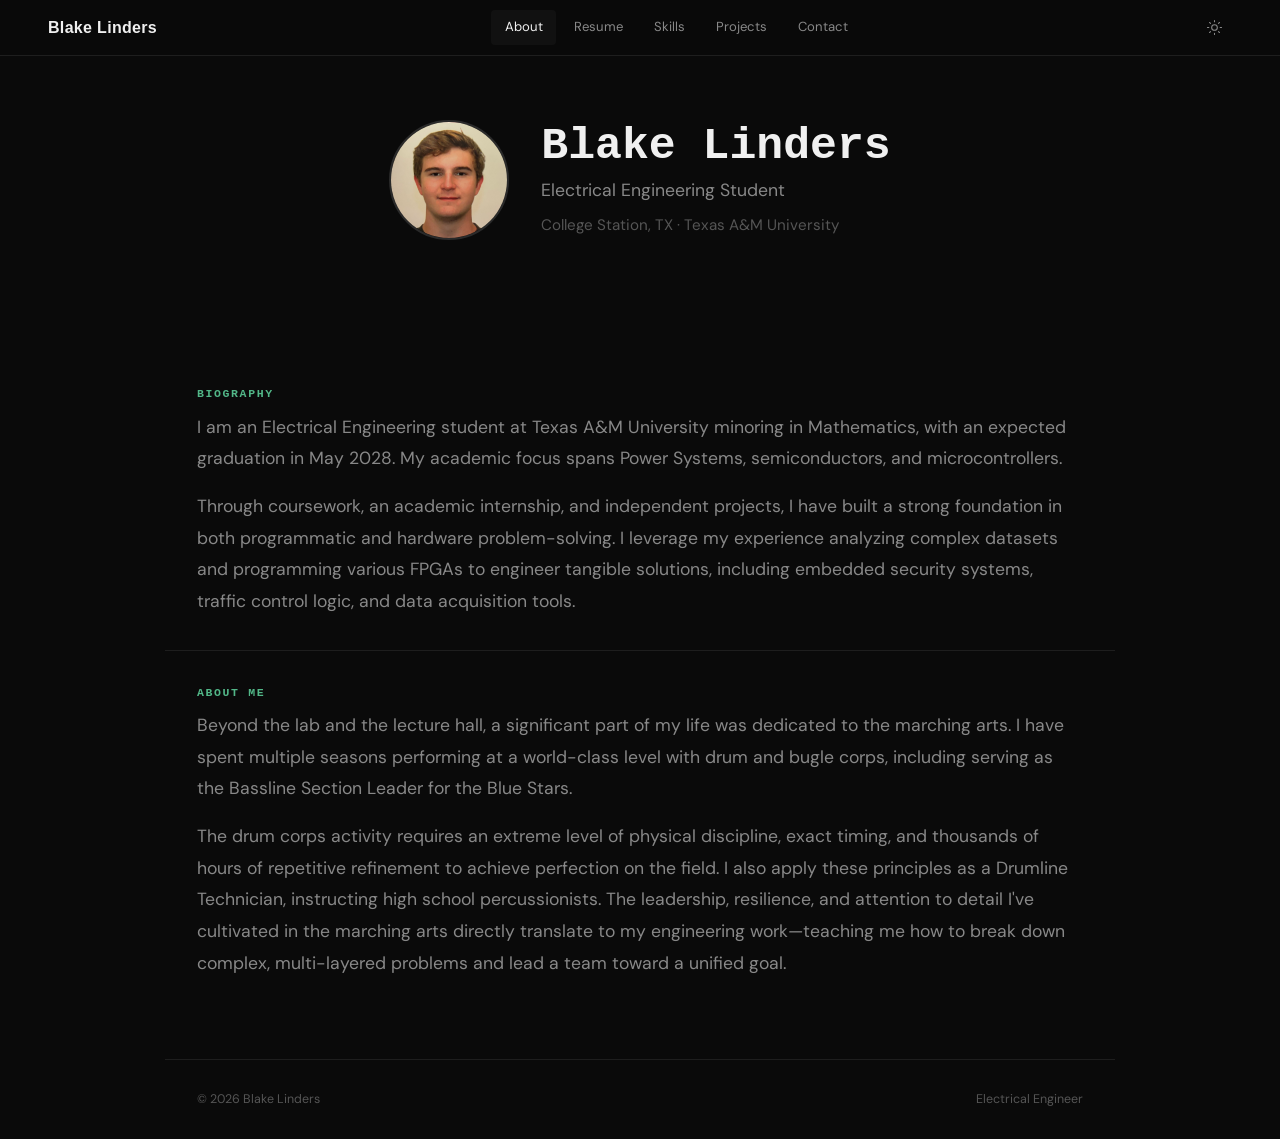
==== commit 37c1438c: "light/dark mode, update resume" ====
--- a/about.html
+++ b/about.html
@@ -9,14 +9,12 @@
         href="https://fonts.googleapis.com/css2?family=Syne:wght@400;500;600;700;800&family=DM+Sans:opsz,wght@9..40,300;9..40,400;9..40,500&display=swap"
         rel="stylesheet" />
     <link rel="stylesheet" href="styles.css" />
+    <script>try { var t = localStorage.getItem('theme') || 'dark'; document.documentElement.setAttribute('data-theme', t); } catch (e) { }</script>
 </head>
 
 <body class="about-page">
     <nav id="nav">
         <a href="/" class="nav-name">Blake Linders</a>
-        <button id="hamburger" aria-label="Toggle navigation" aria-expanded="false" aria-controls="nav-links">
-            <span></span><span></span><span></span>
-        </button>
         <ul class="nav-links" id="nav-links">
             <li><a href="about" class="nav-active">About</a></li>
             <li><a href="resume">Resume</a></li>
@@ -24,6 +22,24 @@
             <li><a href="projects">Projects</a></li>
             <li><a href="contact">Contact</a></li>
         </ul>
+
+        <div class="nav-actions">
+            <button id="theme-toggle" aria-label="Toggle color theme">
+                <svg class="icon-sun" viewBox="0 0 24 24" fill="none" stroke="currentColor" stroke-width="1.5"
+                    stroke-linecap="round" stroke-linejoin="round" aria-hidden="true">
+                    <circle cx="12" cy="12" r="4" />
+                    <path
+                        d="M12 2v2M12 20v2M4.93 4.93l1.41 1.41M17.66 17.66l1.41 1.41M2 12h2M20 12h2M4.93 19.07l1.41-1.41M17.66 6.34l1.41-1.41" />
+                </svg>
+                <svg class="icon-moon" viewBox="0 0 24 24" fill="none" stroke="currentColor" stroke-width="1.5"
+                    stroke-linecap="round" stroke-linejoin="round" aria-hidden="true">
+                    <path d="M21 12.79A9 9 0 1 1 11.21 3 7 7 0 0 0 21 12.79z" />
+                </svg>
+            </button>
+            <button id="hamburger" aria-label="Toggle navigation" aria-expanded="false" aria-controls="nav-links">
+                <span></span><span></span><span></span>
+            </button>
+        </div>
     </nav>
 
     <div id="hero">
--- a/styles.css
+++ b/styles.css
@@ -1,33 +1,76 @@
 /* Variables */
 :root {
-  --bg:       #0a0a0a;
-  --bg-card:  #111111;
-  --border:   #1e1e1e;
+  --bg: #0a0a0a;
+  --bg-card: #111111;
+  --border: #1e1e1e;
   --border-2: #2a2a2a;
-  --green:    #3d8c68;
-  --green-l:  #52b788;
-  --text:     #f0f0f0;
-  --text-2:   #888888;
-  --text-3:   #555555;
+  --green: #3d8c68;
+  --green-l: #52b788;
+  --text: #f0f0f0;
+  --text-2: #888888;
+  --text-3: #555555;
+}
+
+/* Light Mode */
+[data-theme="light"] {
+  --bg: #f5f5f3;
+  --bg-card: #dededd;
+  --border: #ddddd9;
+  --border-2: #cfcfca;
+  --text: #111110;
+  --text-2: #3a3a3a;
+  --text-3: #888886;
+  --green: #23523c;
+  --green-l: #2f865e;
+
+  .skill-cat-badge {
+    color: #555555;
+    background: rgba(0, 0, 0, 0.07);
+    border: 1px solid #aaaaaa;
+  }
+}
+
+[data-theme="light"] #nav {
+  background: rgba(245, 245, 243, 0.92);
+}
+
+[data-theme="light"] .nav-links {
+  background: rgba(245, 245, 243, 0.97);
 }
 
 /* Reset */
-*, *::before, *::after { margin: 0; padding: 0; box-sizing: border-box; }
-html { scroll-behavior: smooth; }
+*,
+*::before,
+*::after {
+  margin: 0;
+  padding: 0;
+  box-sizing: border-box;
+}
+html {
+  scroll-behavior: smooth;
+}
 body {
   background: var(--bg);
   color: var(--text);
-  font-family: 'DM Sans', sans-serif;
+  font-family: "DM Sans", sans-serif;
   font-size: 16px;
   line-height: 1.7;
 }
-a { color: inherit; text-decoration: none; }
-img { display: block; max-width: 100%; }
+a {
+  color: inherit;
+  text-decoration: none;
+}
+img {
+  display: block;
+  max-width: 100%;
+}
 
 /* Nav */
 #nav {
   position: fixed;
-  top: 0; left: 0; right: 0;
+  top: 0;
+  left: 0;
+  right: 0;
   z-index: 100;
   height: 56px;
   padding: 0 3rem;
@@ -40,31 +83,33 @@
 }
 
 .nav-name {
-  font-family: 'Space Grotesk', sans-serif;
+  font-family: "Space Grotesk", sans-serif;
   font-weight: 700;
   font-size: 1rem;
-  letter-spacing: .02em;
+  letter-spacing: 0.02em;
   color: var(--text);
 }
 
 .nav-name:hover {
   color: var(--green-l);
-  transition: color .3s;
+  transition: color 0.3s;
 }
 
 .nav-links {
   display: flex;
-  gap: .25rem;
+  gap: 0.25rem;
   list-style: none;
 }
 
 .nav-links a {
   display: inline-block;
-  padding: .4rem .85rem;
+  padding: 0.4rem 0.85rem;
   border-radius: 4px;
-  font-size: .82rem;
+  font-size: 0.82rem;
   color: var(--text-2);
-  transition: color .2s, background .2s;
+  transition:
+    color 0.2s,
+    background 0.2s;
 }
 
 .nav-links a:hover,
@@ -84,12 +129,14 @@
   background: none;
   border: none;
   cursor: pointer;
-  padding: .4rem;
+  padding: 0.4rem;
   border-radius: 4px;
-  transition: background .2s;
-}
-
-#hamburger:hover { background: var(--bg-card); }
+  transition: background 0.2s;
+}
+
+#hamburger:hover {
+  background: var(--bg-card);
+}
 
 #hamburger span {
   display: block;
@@ -97,13 +144,74 @@
   height: 2px;
   background: var(--text-2);
   border-radius: 2px;
-  transition: transform .25s ease, opacity .25s ease;
+  transition:
+    transform 0.25s ease,
+    opacity 0.25s ease;
   transform-origin: center;
 }
 
-#hamburger.is-open span:nth-child(1) { transform: translateY(7px) rotate(45deg); }
-#hamburger.is-open span:nth-child(2) { opacity: 0; transform: scaleX(0); }
-#hamburger.is-open span:nth-child(3) { transform: translateY(-7px) rotate(-45deg); }
+#hamburger.is-open span:nth-child(1) {
+  transform: translateY(7px) rotate(45deg);
+}
+#hamburger.is-open span:nth-child(2) {
+  opacity: 0;
+  transform: scaleX(0);
+}
+#hamburger.is-open span:nth-child(3) {
+  transform: translateY(-7px) rotate(-45deg);
+}
+
+/* Nav Actions */
+.nav-actions {
+  display: flex;
+  align-items: center;
+  gap: 0.25rem;
+}
+
+/* Theme Toggle */
+#theme-toggle {
+  display: flex;
+  align-items: center;
+  justify-content: center;
+  width: 36px;
+  height: 36px;
+  background: none;
+  border: none;
+  cursor: pointer;
+  padding: 0.4rem;
+  border-radius: 4px;
+  color: var(--text-2);
+  transition:
+    background 0.2s,
+    color 0.2s;
+}
+
+#theme-toggle:hover {
+  background: var(--bg-card);
+  color: var(--text);
+}
+
+#theme-toggle svg {
+  width: 17px;
+  height: 17px;
+  flex-shrink: 0;
+  pointer-events: none;
+}
+
+/* Sun shown in dark mode; moon shown in light mode */
+.icon-sun {
+  display: block;
+}
+.icon-moon {
+  display: none;
+}
+
+[data-theme="light"] .icon-sun {
+  display: none;
+}
+[data-theme="light"] .icon-moon {
+  display: block;
+}
 
 /* Section Wrapper */
 .section {
@@ -113,10 +221,10 @@
 }
 
 .section-title {
-  font-family: 'Andale Mono', monospace;
-  font-size: .72rem;
+  font-family: "Andale Mono", monospace;
+  font-size: 0.72rem;
   font-weight: 600;
-  letter-spacing: .14em;
+  letter-spacing: 0.14em;
   text-transform: uppercase;
   color: var(--green-l);
   margin-bottom: 1.8rem;
@@ -125,7 +233,9 @@
 hr.divider {
   border: none;
   border-top: 1px solid var(--border);
-  margin: 0;
+  width: 100%;
+  max-width: 950px;
+  margin: 0 auto;
 }
 
 /* Hero */
@@ -135,51 +245,135 @@
   align-items: center;
   padding-top: 56px;
   padding-bottom: 0;
-  transition: padding .6s ease;
+  transition: padding 0.6s ease;
 }
 
 @media (min-width: 1200px) {
-  #hero.hero-large .hero-inner { max-width: 1000px; gap: 3vw; }
-  #hero.hero-large .hero-photo { width: 12vw !important; height: 12vw !important; }
-  #hero.hero-large .hero-name  { font-size: clamp(3rem, 4.5vw, 5rem) !important; }
-  #hero.hero-large .hero-title { font-size: clamp(1rem, 1.3vw, 1.4rem) !important; }
-  #hero.hero-large .hero-location { font-size: clamp(.9rem, 1vw, 1.1rem) !important; }
-  .hero-nav-btn { padding: .7rem clamp(.8rem, 1vw, 1.2rem); }
-  .hero-nav-btn-label { font-size: clamp(.65rem, .6vw, .75rem); }
-  .hero-nav-btn-text  { font-size: clamp(.85rem, .9vw, 1rem); }
+  #hero.hero-large .hero-inner {
+    max-width: 1000px;
+    gap: 3vw;
+  }
+  #hero.hero-large .hero-photo {
+    width: 12vw !important;
+    height: 12vw !important;
+  }
+  #hero.hero-large .hero-name {
+    font-size: clamp(3rem, 4.5vw, 5rem) !important;
+  }
+  #hero.hero-large .hero-title {
+    font-size: clamp(1rem, 1.3vw, 1.4rem) !important;
+  }
+  #hero.hero-large .hero-location {
+    font-size: clamp(0.9rem, 1vw, 1.1rem) !important;
+  }
+  .hero-nav-btn {
+    padding: 0.7rem clamp(0.8rem, 1vw, 1.2rem);
+  }
+  .hero-nav-btn-label {
+    font-size: clamp(0.65rem, 0.6vw, 0.75rem);
+  }
+  .hero-nav-btn-text {
+    font-size: clamp(0.85rem, 0.9vw, 1rem);
+  }
 }
 @media (min-width: 1600px) {
-  #hero.hero-large .hero-inner { max-width: 1200px; gap: 3.5vw; }
-  #hero.hero-large .hero-photo { width: 12vw !important; height: 12vw !important; }
-  #hero.hero-large .hero-name  { font-size: clamp(4.5rem, 5.5vw, 6.5rem) !important; }
-  #hero.hero-large .hero-title { font-size: clamp(1.2rem, 1.5vw, 1.8rem) !important; }
-  #hero.hero-large .hero-location { font-size: clamp(1rem, 1.1vw, 1.3rem) !important; }
-  .hero-nav-btn { padding: .85rem clamp(1rem, 1.2vw, 1.6rem); min-width: clamp(130px, 9vw, 170px); }
-  .hero-nav-btn-label { font-size: clamp(.7rem, .65vw, .8rem); }
-  .hero-nav-btn-text  { font-size: clamp(.95rem, 1vw, 1.1rem); }
-  .hero-nav-buttons { gap: clamp(.5rem, .6vw, .8rem); margin-top: clamp(1.5rem, 2vw, 2.5rem); }
+  #hero.hero-large .hero-inner {
+    max-width: 1200px;
+    gap: 3.5vw;
+  }
+  #hero.hero-large .hero-photo {
+    width: 12vw !important;
+    height: 12vw !important;
+  }
+  #hero.hero-large .hero-name {
+    font-size: clamp(4.5rem, 5.5vw, 6.5rem) !important;
+  }
+  #hero.hero-large .hero-title {
+    font-size: clamp(1.2rem, 1.5vw, 1.8rem) !important;
+  }
+  #hero.hero-large .hero-location {
+    font-size: clamp(1rem, 1.1vw, 1.3rem) !important;
+  }
+  .hero-nav-btn {
+    padding: 0.85rem clamp(1rem, 1.2vw, 1.6rem);
+    min-width: clamp(130px, 9vw, 170px);
+  }
+  .hero-nav-btn-label {
+    font-size: clamp(0.7rem, 0.65vw, 0.8rem);
+  }
+  .hero-nav-btn-text {
+    font-size: clamp(0.95rem, 1vw, 1.1rem);
+  }
+  .hero-nav-buttons {
+    gap: clamp(0.5rem, 0.6vw, 0.8rem);
+    margin-top: clamp(1.5rem, 2vw, 2.5rem);
+  }
 }
 @media (min-width: 2000px) {
-  #hero.hero-large .hero-inner { max-width: 1600px; gap: 4vw; }
-  #hero.hero-large .hero-photo { width: 11vw !important; height: 11vw !important; }
-  #hero.hero-large .hero-name  { font-size: clamp(6rem, 7vw, 9rem) !important; }
-  #hero.hero-large .hero-title { font-size: clamp(1.6rem, 1.9vw, 2.2rem) !important; }
-  #hero.hero-large .hero-location { font-size: clamp(1.2rem, 1.3vw, 1.5rem) !important; }
-  .hero-nav-btn { padding: 1.1rem clamp(1.2rem, 1.5vw, 2rem); min-width: clamp(160px, 10vw, 220px); }
-  .hero-nav-btn-label { font-size: clamp(.75rem, .75vw, .9rem); }
-  .hero-nav-btn-text  { font-size: clamp(1.1rem, 1.2vw, 1.4rem); }
-  .hero-nav-buttons { gap: clamp(.6rem, .75vw, 1rem); margin-top: clamp(2rem, 2.5vw, 3rem); }
+  #hero.hero-large .hero-inner {
+    max-width: 1600px;
+    gap: 4vw;
+  }
+  #hero.hero-large .hero-photo {
+    width: 11vw !important;
+    height: 11vw !important;
+  }
+  #hero.hero-large .hero-name {
+    font-size: clamp(6rem, 7vw, 9rem) !important;
+  }
+  #hero.hero-large .hero-title {
+    font-size: clamp(1.6rem, 1.9vw, 2.2rem) !important;
+  }
+  #hero.hero-large .hero-location {
+    font-size: clamp(1.2rem, 1.3vw, 1.5rem) !important;
+  }
+  .hero-nav-btn {
+    padding: 1.1rem clamp(1.2rem, 1.5vw, 2rem);
+    min-width: clamp(160px, 10vw, 220px);
+  }
+  .hero-nav-btn-label {
+    font-size: clamp(0.75rem, 0.75vw, 0.9rem);
+  }
+  .hero-nav-btn-text {
+    font-size: clamp(1.1rem, 1.2vw, 1.4rem);
+  }
+  .hero-nav-buttons {
+    gap: clamp(0.6rem, 0.75vw, 1rem);
+    margin-top: clamp(2rem, 2.5vw, 3rem);
+  }
 }
 @media (min-width: 2600px) {
-  #hero.hero-large .hero-inner { max-width: 2000px; gap: 5vw; }
-  #hero.hero-large .hero-photo { width: 10vw !important; height: 10vw !important; }
-  #hero.hero-large .hero-name  { font-size: clamp(8rem, 9vw, 12rem) !important; }
-  #hero.hero-large .hero-title { font-size: clamp(2rem, 2.2vw, 2.8rem) !important; }
-  #hero.hero-large .hero-location { font-size: clamp(1.4rem, 1.5vw, 1.8rem) !important; }
-  .hero-nav-btn { padding: 1.4rem clamp(1.5rem, 1.8vw, 2.5rem); min-width: clamp(200px, 11vw, 280px); }
-  .hero-nav-btn-label { font-size: clamp(.85rem, .85vw, 1rem); }
-  .hero-nav-btn-text  { font-size: clamp(1.3rem, 1.4vw, 1.7rem); }
-  .hero-nav-buttons { gap: clamp(.75rem, .9vw, 1.2rem); margin-top: clamp(2.5rem, 3vw, 4rem); }
+  #hero.hero-large .hero-inner {
+    max-width: 2000px;
+    gap: 5vw;
+  }
+  #hero.hero-large .hero-photo {
+    width: 10vw !important;
+    height: 10vw !important;
+  }
+  #hero.hero-large .hero-name {
+    font-size: clamp(8rem, 9vw, 12rem) !important;
+  }
+  #hero.hero-large .hero-title {
+    font-size: clamp(2rem, 2.2vw, 2.8rem) !important;
+  }
+  #hero.hero-large .hero-location {
+    font-size: clamp(1.4rem, 1.5vw, 1.8rem) !important;
+  }
+  .hero-nav-btn {
+    padding: 1.4rem clamp(1.5rem, 1.8vw, 2.5rem);
+    min-width: clamp(200px, 11vw, 280px);
+  }
+  .hero-nav-btn-label {
+    font-size: clamp(0.85rem, 0.85vw, 1rem);
+  }
+  .hero-nav-btn-text {
+    font-size: clamp(1.3rem, 1.4vw, 1.7rem);
+  }
+  .hero-nav-buttons {
+    gap: clamp(0.75rem, 0.9vw, 1.2rem);
+    margin-top: clamp(2.5rem, 3vw, 4rem);
+  }
 }
 
 .hero-inner {
@@ -200,7 +394,9 @@
   overflow: hidden;
   background: var(--bg-card);
   border: 2px solid var(--border-2);
-  transition: width .6s ease, height .6s ease;
+  transition:
+    width 0.6s ease,
+    height 0.6s ease;
 }
 
 .hero-photo img {
@@ -210,27 +406,27 @@
 }
 
 .hero-name {
-  font-family: 'Andale Mono', monospace;
+  font-family: "Andale Mono", monospace;
   font-size: clamp(2.2rem, 5vw, 3.2rem);
   font-weight: 800;
   line-height: 1.1;
-  margin-bottom: .35rem;
+  margin-bottom: 0.35rem;
   white-space: nowrap;
   overflow: hidden;
-  transition: font-size .6s ease;
+  transition: font-size 0.6s ease;
 }
 
 .hero-title {
   font-size: 1rem;
   color: var(--text-2);
-  margin-bottom: .4rem;
-  transition: font-size .6s ease;
+  margin-bottom: 0.4rem;
+  transition: font-size 0.6s ease;
 }
 
 .hero-location {
-  font-size: .85rem;
+  font-size: 0.85rem;
   color: var(--text-3);
-  transition: font-size .6s ease;
+  transition: font-size 0.6s ease;
 }
 
 #hero.hero-large {
@@ -243,14 +439,23 @@
   justify-content: flex-start;
 }
 
-#hero.hero-large .hero-name { font-size: clamp(3rem, 7vw, 5rem); }
-#hero.hero-large .hero-title { font-size: 1.3rem; }
-#hero.hero-large .hero-location { font-size: 1rem; }
-#hero.hero-large .hero-photo { width: 160px; height: 160px; }
+#hero.hero-large .hero-name {
+  font-size: clamp(3rem, 7vw, 5rem);
+}
+#hero.hero-large .hero-title {
+  font-size: 1.3rem;
+}
+#hero.hero-large .hero-location {
+  font-size: 1rem;
+}
+#hero.hero-large .hero-photo {
+  width: 160px;
+  height: 160px;
+}
 
 /* Subpage Utilities */
 .subpage-content {
-  padding-top: 80px; 
+  padding-top: 80px;
   opacity: 0;
   animation: fadeIn 0.6s ease forwards;
 }
@@ -259,7 +464,11 @@
   padding-top: 0;
 }
 
-@keyframes fadeIn { to { opacity: 1; } }
+@keyframes fadeIn {
+  to {
+    opacity: 1;
+  }
+}
 
 /* About Page Hero Overrides */
 .about-page #hero,
@@ -282,16 +491,27 @@
   gap: 2rem;
 }
 
-.about-page .hero-photo { width: 120px !important; height: 120px !important; flex-shrink: 0; }
-.about-page .hero-name { font-size: clamp(2rem, 3.5vw, 2.8rem) !important; white-space: nowrap; }
-.about-page .hero-title { font-size: 1.1rem !important; }
-.about-page .hero-location { font-size: 0.95rem !important; }
+.about-page .hero-photo {
+  width: 120px !important;
+  height: 120px !important;
+  flex-shrink: 0;
+}
+.about-page .hero-name {
+  font-size: clamp(2rem, 3.5vw, 2.8rem) !important;
+  white-space: nowrap;
+}
+.about-page .hero-title {
+  font-size: 1.1rem !important;
+}
+.about-page .hero-location {
+  font-size: 0.95rem !important;
+}
 
 /* Hero Nav Buttons */
 .hero-nav-buttons {
   display: flex;
   flex-wrap: wrap;
-  gap: .5rem;
+  gap: 0.5rem;
   margin-top: 1.5rem;
   justify-content: flex-start;
 }
@@ -300,33 +520,36 @@
   display: inline-flex;
   flex-direction: column;
   align-items: flex-start;
-  gap: .2rem;
-  padding: .65rem 1rem;
+  gap: 0.2rem;
+  padding: 0.65rem 1rem;
   background: var(--bg-card);
   border: 1px solid var(--border-2);
   border-radius: 6px;
   text-decoration: none;
-  transition: border-color .2s, background .2s, transform .2s;
+  transition:
+    border-color 0.2s,
+    background 0.2s,
+    transform 0.2s;
   min-width: 130px;
 }
 
 .hero-nav-btn:hover {
   border-color: var(--green);
-  background: rgba(61, 140, 104, .06);
+  background: rgba(61, 140, 104, 0.06);
   transform: translateY(-2px);
 }
 
 .hero-nav-btn-label {
-  font-size: .7rem;
+  font-size: 0.7rem;
   color: var(--green-l);
-  font-family: 'Andale Mono', monospace;
-  letter-spacing: .1em;
+  font-family: "Andale Mono", monospace;
+  letter-spacing: 0.1em;
   text-transform: uppercase;
 }
 
 .hero-nav-btn-text {
-  font-family: 'Space Grotesk', sans-serif;
-  font-size: .9rem;
+  font-family: "Space Grotesk", sans-serif;
+  font-size: 0.9rem;
   font-weight: 600;
   color: var(--text);
 }
@@ -341,30 +564,61 @@
   border-color: var(--green-l);
 }
 
-.hero-nav-btn.primary-btn .hero-nav-btn-label { color: rgba(255,255,255,.7); }
-.hero-nav-btn.primary-btn .hero-nav-btn-text { color: #fff; }
+.hero-nav-btn.primary-btn .hero-nav-btn-label {
+  color: rgba(255, 255, 255, 0.7);
+}
+.hero-nav-btn.primary-btn .hero-nav-btn-text {
+  color: #fff;
+}
 
 /* About Text */
-#about .section-title, #personal .section-title { margin-bottom: 0.5rem; }
-#about .section { padding-bottom: 2rem; }
-#personal .section { padding-top: 2rem; }
+#about .section-title,
+#personal .section-title {
+  margin-bottom: 0.5rem;
+}
+#about .section {
+  padding-bottom: 2rem;
+}
+#personal .section {
+  padding-top: 2rem;
+}
 
 .about-text {
-  font-size: .97rem;
+  font-size: 0.97rem;
   color: var(--text-2);
   line-height: 1.85;
 }
 
-.about-text p + p { margin-top: 1rem; }
-.large-text p { font-size: 1.1rem; line-height: 1.8; }
-
-#skills .about-text { margin-bottom: 2rem; }
+.about-text p + p {
+  margin-top: 1rem;
+}
+.large-text p {
+  font-size: 1.1rem;
+  line-height: 1.8;
+}
+
+#skills .about-text {
+  margin-bottom: 2rem;
+}
 
 /* Dedicated Resume Page */
-.resume-header { text-align: center; margin-bottom: 2rem; }
-.resume-name { font-family: 'Space Grotesk', sans-serif; font-size: 2.5rem; margin-bottom: 0.5rem; }
-.resume-contact { color: var(--text-2); margin-bottom: 1.5rem; }
-.resume-contact a { color: var(--green-l); margin: 0 0.5rem; }
+.resume-header {
+  text-align: center;
+  margin-bottom: 2rem;
+}
+.resume-name {
+  font-family: "Space Grotesk", sans-serif;
+  font-size: 2.5rem;
+  margin-bottom: 0.5rem;
+}
+.resume-contact {
+  color: var(--text-2);
+  margin-bottom: 1.5rem;
+}
+.resume-contact a {
+  color: var(--green-l);
+  margin: 0 0.5rem;
+}
 
 .download-btn {
   display: inline-block;
@@ -375,10 +629,16 @@
   font-weight: 500;
   transition: background 0.2s;
 }
-.download-btn:hover { background: var(--green-l); }
+.download-btn:hover {
+  background: var(--green-l);
+}
 
 /* Entries */
-.entries { display: flex; flex-direction: column; gap: 2rem; }
+.entries {
+  display: flex;
+  flex-direction: column;
+  gap: 2rem;
+}
 
 .entry {
   display: grid;
@@ -386,33 +646,76 @@
   gap: 1.2rem;
 }
 
-.entry-date { font-size: .78rem; color: var(--text-3); padding-top: .2rem; line-height: 1.5; }
-.entry-role { font-family: 'Space Grotesk', sans-serif; font-size: 1rem; font-weight: 600; margin-bottom: .1rem; }
-.entry-org { font-size: .88rem; color: var(--green-l); margin-bottom: .45rem; }
-.entry-desc { font-size: .88rem; color: var(--text-2); line-height: 1.75; }
+.entry-date {
+  font-size: 0.78rem;
+  color: var(--text-3);
+  padding-top: 0.2rem;
+  line-height: 1.5;
+}
+.entry-role {
+  font-family: "Space Grotesk", sans-serif;
+  font-size: 1rem;
+  font-weight: 600;
+  margin-bottom: 0.1rem;
+}
+.entry-org {
+  font-size: 0.88rem;
+  color: var(--green-l);
+  margin-bottom: 0.45rem;
+}
+.entry-desc {
+  font-size: 0.88rem;
+  color: var(--text-2);
+  line-height: 1.75;
+}
 
 .resume-bullets {
   list-style-type: disc;
   padding-left: 1.5rem;
 }
-.resume-bullets li { margin-bottom: 0.3rem; }
+.resume-bullets li {
+  margin-bottom: 0.3rem;
+}
 
 /* Skills List */
-.skill-groups { display: flex; flex-direction: column; gap: 1.4rem; }
-.skill-group-name { font-size: .78rem; color: var(--text-3); margin-bottom: .6rem; text-transform: uppercase; letter-spacing: .1em; }
-.skill-pills { display: flex; flex-wrap: wrap; gap: .4rem; }
+.skill-groups {
+  display: flex;
+  flex-direction: column;
+  gap: 1.4rem;
+}
+.skill-group-name {
+  font-size: 0.78rem;
+  color: var(--text-3);
+  margin-bottom: 0.6rem;
+  text-transform: uppercase;
+  letter-spacing: 0.1em;
+}
+.skill-pills {
+  display: flex;
+  flex-wrap: wrap;
+  gap: 0.4rem;
+}
 
 .skill {
-  font-size: .82rem;
+  font-size: 0.82rem;
   color: var(--text-2);
   background: var(--bg-card);
   border: 1px solid var(--border-2);
-  padding: .3rem .8rem;
+  padding: 0.3rem 0.8rem;
   border-radius: 4px;
-  transition: color .2s, border-color .2s;
-}
-.skill:hover { color: var(--text); border-color: var(--text-3); }
-.skill.key { color: var(--green-l); border-color: rgba(61, 140, 104, .35); background: rgba(61, 140, 104, .06); }
+  transition:
+    color 0.2s,
+    border-color 0.2s;
+}
+.skill:hover {
+  color: var(--text);
+  border-color: var(--text-3);
+}
+.skill.key {
+  color: var(--green-l);
+  border-color: rgba(61, 140, 104, 0.35);
+  background: rgba(61, 140, 104, 0.06);
+}
 
 /* Skills Page Cards Grid */
 .skill-cat-card {
@@ -421,54 +724,239 @@
   border-radius: 8px;
   padding: 1.8rem 2rem;
   margin-bottom: 1.4rem;
-  transition: border-color .2s;
-}
-.skill-cat-card:hover { border-color: var(--border-2); }
-.skill-cat-top { display: flex; align-items: flex-start; justify-content: space-between; gap: 1rem; padding-bottom: 1rem; margin-bottom: 1rem; border-bottom: 1px solid var(--border); }
-.skill-cat-left { display: flex; align-items: center; gap: .85rem; }
-.skill-cat-icon { width: 38px; height: 38px; border-radius: 6px; background: rgba(61, 140, 104, .1); border: 1px solid rgba(61, 140, 104, .2); display: flex; align-items: center; justify-content: center; flex-shrink: 0; color: var(--green-l); }
-.skill-cat-icon svg { width: 18px; height: 18px; }
-.skill-cat-name { font-family: 'Space Grotesk', sans-serif; font-size: 1rem; font-weight: 600; color: var(--text); margin-bottom: .15rem; }
-.skill-cat-source { font-size: .78rem; color: var(--text-3); }
-.skill-cat-badge { font-size: .74rem; color: #9c9c9cb5; background: rgba(0, 0, 0, 0.158); border: 1px solid rgb(170, 170, 170); padding: .2rem .65rem; border-radius: 3px; white-space: nowrap; flex-shrink: 0; align-self: flex-start; }
-.skill-cat-desc { font-size: .88rem; color: var(--text-2); line-height: 1.8; margin-bottom: 1.2rem; }
+  transition: border-color 0.2s;
+}
+.skill-cat-card:hover {
+  border-color: var(--border-2);
+}
+.skill-cat-top {
+  display: flex;
+  align-items: flex-start;
+  justify-content: space-between;
+  gap: 1rem;
+  padding-bottom: 1rem;
+  margin-bottom: 1rem;
+  border-bottom: 1px solid var(--border);
+}
+.skill-cat-left {
+  display: flex;
+  align-items: center;
+  gap: 0.85rem;
+}
+.skill-cat-icon {
+  width: 38px;
+  height: 38px;
+  border-radius: 6px;
+  background: rgba(61, 140, 104, 0.1);
+  border: 1px solid rgba(61, 140, 104, 0.2);
+  display: flex;
+  align-items: center;
+  justify-content: center;
+  flex-shrink: 0;
+  color: var(--green-l);
+}
+.skill-cat-icon svg {
+  width: 18px;
+  height: 18px;
+}
+.skill-cat-name {
+  font-family: "Space Grotesk", sans-serif;
+  font-size: 1rem;
+  font-weight: 600;
+  color: var(--text);
+  margin-bottom: 0.15rem;
+}
+.skill-cat-source {
+  font-size: 0.78rem;
+  color: var(--text-3);
+}
+.skill-cat-badge {
+  font-size: 0.74rem;
+  color: #bcbcbcb5;
+  background: rgba(0, 0, 0, 0.158);
+  border: 1px solid rgb(170, 170, 170);
+  padding: 0.2rem 0.65rem;
+  border-radius: 3px;
+  white-space: nowrap;
+  flex-shrink: 0;
+  align-self: flex-start;
+}
+.skill-cat-desc {
+  font-size: 0.88rem;
+  color: var(--text-2);
+  line-height: 1.8;
+  margin-bottom: 1.2rem;
+}
 
 /* Tools & Learning Grids */
-.tools-wrap, .learning-wrap { margin-top: 3rem; padding-top: 2.5rem; border-top: 1px solid var(--border); }
-.tools-label { font-family: 'Andale Mono', monospace; font-size: .72rem; font-weight: 600; letter-spacing: .14em; text-transform: uppercase; color: var(--green-l); margin-bottom: .4rem; }
-.tools-sub { font-size: .85rem; color: var(--text-3); margin-bottom: 1.4rem; }
-
-.tools-grid { display: grid; grid-template-columns: repeat(auto-fill, minmax(128px, 1fr)); gap: .6rem; }
-.tool-chip { font-size: .82rem; color: var(--text-2); background: var(--bg-card); border: 1px solid var(--border); padding: .55rem .8rem; border-radius: 5px; text-align: center; line-height: 1.4; transition: color .2s, border-color .2s; }
-.tool-chip:hover { color: var(--text); border-color: var(--border-2); }
-
-.learning-grid { display: grid; grid-template-columns: repeat(auto-fit, minmax(200px, 1fr)); gap: 1rem; margin-top: 1.4rem; }
-.learning-card { background: var(--bg-card); border: 1px solid var(--border); border-radius: 6px; padding: 1.2rem 1.4rem; transition: border-color .2s; }
-.learning-card:hover { border-color: var(--border-2); }
-.learning-title { font-family: 'Space Grotesk', sans-serif; font-size: .92rem; font-weight: 600; color: var(--text); margin-bottom: .25rem; }
-.learning-sub { font-size: .8rem; color: var(--text-3); line-height: 1.6; }
+.tools-wrap,
+.learning-wrap {
+  margin-top: 3rem;
+  padding-top: 2.5rem;
+  border-top: 1px solid var(--border);
+}
+.tools-label {
+  font-family: "Andale Mono", monospace;
+  font-size: 0.72rem;
+  font-weight: 600;
+  letter-spacing: 0.14em;
+  text-transform: uppercase;
+  color: var(--green-l);
+  margin-bottom: 0.4rem;
+}
+.tools-sub {
+  font-size: 0.85rem;
+  color: var(--text-3);
+  margin-bottom: 1.4rem;
+}
+
+.tools-grid {
+  display: grid;
+  grid-template-columns: repeat(auto-fill, minmax(128px, 1fr));
+  gap: 0.6rem;
+}
+.tool-chip {
+  font-size: 0.82rem;
+  color: var(--text-2);
+  background: var(--bg-card);
+  border: 1px solid var(--border);
+  padding: 0.55rem 0.8rem;
+  border-radius: 5px;
+  text-align: center;
+  line-height: 1.4;
+  transition:
+    color 0.2s,
+    border-color 0.2s;
+}
+.tool-chip:hover {
+  color: var(--text);
+  border-color: var(--border-2);
+}
+
+.learning-grid {
+  display: grid;
+  grid-template-columns: repeat(auto-fit, minmax(200px, 1fr));
+  gap: 1rem;
+  margin-top: 1.4rem;
+}
+.learning-card {
+  background: var(--bg-card);
+  border: 1px solid var(--border);
+  border-radius: 6px;
+  padding: 1.2rem 1.4rem;
+  transition: border-color 0.2s;
+}
+.learning-card:hover {
+  border-color: var(--border-2);
+}
+.learning-title {
+  font-family: "Space Grotesk", sans-serif;
+  font-size: 0.92rem;
+  font-weight: 600;
+  color: var(--text);
+  margin-bottom: 0.25rem;
+}
+.learning-sub {
+  font-size: 0.8rem;
+  color: var(--text-3);
+  line-height: 1.6;
+}
 
 /* Large Projects Page */
-.large-project { margin-bottom: 2rem; }
-.large-project .skill-pills { margin-top: 1.5rem; }
-.lp-title { font-size: 2rem; margin-bottom: 0.5rem; }
-.lp-meta { display: flex; justify-content: space-between; color: var(--text-3); font-size: 0.9rem; margin-bottom: 1.5rem; }
-.lp-github { color: var(--green-l); }
-.lp-media-placeholder { width: 100%; height: 400px; background: var(--bg-card); border: 2px dashed var(--border-2); border-radius: 8px; display: flex; align-items: center; justify-content: center; color: var(--text-3); margin-bottom: 2rem; }
-.lp-content { display: grid; grid-template-columns: 1fr 2fr; gap: 2rem; margin-bottom: 1.5rem; }
-.lp-column h3 { font-size: 1.1rem; margin-bottom: 0.5rem; color: var(--text); }
-.lp-column p { color: var(--text-2); margin-bottom: 1rem; font-size: 0.95rem; }
+.large-project {
+  margin-bottom: 2rem;
+}
+.large-project .skill-pills {
+  margin-top: 1.5rem;
+}
+.lp-title {
+  font-size: 2rem;
+  margin-bottom: 0.5rem;
+}
+.lp-meta {
+  display: flex;
+  justify-content: space-between;
+  color: var(--text-3);
+  font-size: 0.9rem;
+  margin-bottom: 1.5rem;
+}
+.lp-github {
+  color: var(--green-l);
+}
+.lp-media-placeholder {
+  width: 100%;
+  height: 400px;
+  background: var(--bg-card);
+  border: 2px dashed var(--border-2);
+  border-radius: 8px;
+  display: flex;
+  align-items: center;
+  justify-content: center;
+  color: var(--text-3);
+  margin-bottom: 2rem;
+}
+.lp-content {
+  display: grid;
+  grid-template-columns: 1fr 2fr;
+  gap: 2rem;
+  margin-bottom: 1.5rem;
+}
+.lp-column h3 {
+  font-size: 1.1rem;
+  margin-bottom: 0.5rem;
+  color: var(--text);
+}
+.lp-column p {
+  color: var(--text-2);
+  margin-bottom: 1rem;
+  font-size: 0.95rem;
+}
 
 /* Contact Grid */
-#contact .section-title { margin-bottom: 1rem; }
-.contact-lead { font-size: 1.2rem; color: var(--text-2); margin-bottom: 3rem; max-width: 100%; }
-
-.contact-grid { display: grid; grid-template-columns: repeat(3, 1fr); gap: 2rem; }
-.contact-card { background: var(--bg-card); border: 1px solid var(--border); border-radius: 8px; padding: 3rem 2rem; text-align: center; transition: transform 0.2s, border-color 0.2s; }
-.contact-card:hover { transform: translateY(-5px); border-color: var(--green); }
-.cc-icon { width: 65px; height: 65px; margin: 0 auto 1.8rem auto; color: var(--green); }
-.contact-card h3 { font-size: 1.5rem; margin-bottom: 0.6rem; color: var(--text); }
-.contact-card p { color: var(--text-2); font-size: 1.05rem; }
+#contact .section-title {
+  margin-bottom: 1rem;
+}
+.contact-lead {
+  font-size: 1.2rem;
+  color: var(--text-2);
+  margin-bottom: 3rem;
+  max-width: 100%;
+}
+
+.contact-grid {
+  display: grid;
+  grid-template-columns: repeat(3, 1fr);
+  gap: 2rem;
+}
+.contact-card {
+  background: var(--bg-card);
+  border: 1px solid var(--border);
+  border-radius: 8px;
+  padding: 3rem 2rem;
+  text-align: center;
+  transition:
+    transform 0.2s,
+    border-color 0.2s;
+}
+.contact-card:hover {
+  transform: translateY(-5px);
+  border-color: var(--green);
+}
+.cc-icon {
+  width: 65px;
+  height: 65px;
+  margin: 0 auto 1.8rem auto;
+  color: var(--green);
+}
+.contact-card h3 {
+  font-size: 1.5rem;
+  margin-bottom: 0.6rem;
+  color: var(--text);
+}
+.contact-card p {
+  color: var(--text-2);
+  font-size: 1.05rem;
+}
 
 /* Footer */
 footer {
@@ -479,7 +967,7 @@
   display: flex;
   justify-content: space-between;
   align-items: center;
-  font-size: .78rem;
+  font-size: 0.78rem;
   color: var(--text-3);
 }
 
@@ -487,51 +975,170 @@
 .reveal {
   opacity: 0;
   transform: translateY(18px);
-  transition: opacity .55s ease, transform .55s ease;
-}
-.reveal.visible { opacity: 1; transform: translateY(0); }
+  transition:
+    opacity 0.55s ease,
+    transform 0.55s ease;
+}
+.reveal.visible {
+  opacity: 1;
+  transform: translateY(0);
+}
 
 /* Consolidated Mobile Responsive Block */
 @media (max-width: 768px) {
-  #nav { padding: 0 1.25rem; }
-  .hero-inner, .section { padding-left: 1.25rem; padding-right: 1.25rem; }
-  .hero-inner { flex-direction: column; align-items: flex-start; gap: 1.4rem; }
-  .entry { grid-template-columns: 1fr; gap: .3rem; }
-  footer { flex-direction: column; gap: .5rem; text-align: center; }
-
-  #hamburger { display: flex; }
+  #nav {
+    padding: 0 1.25rem;
+  }
+  .hero-inner,
+  .section {
+    padding-left: 1.25rem;
+    padding-right: 1.25rem;
+  }
+
+  /* Centers horizontally and slightly tightens the gap between photo and text */
+  .hero-inner {
+    flex-direction: column;
+    align-items: center;
+    text-align: center;
+    gap: 1rem;
+  }
+  .entry {
+    grid-template-columns: 1fr;
+    gap: 0.3rem;
+  }
+  footer {
+    flex-direction: column;
+    gap: 0.5rem;
+    text-align: center;
+  }
+
+  #hamburger {
+    display: flex;
+  }
   .nav-links {
-    position: absolute; top: 56px; left: 0; right: 0; flex-direction: column; gap: .25rem;
-    padding: .75rem 1.25rem 1rem; background: rgba(10, 10, 10, 0.97); backdrop-filter: blur(8px);
-    border-bottom: 1px solid var(--border); opacity: 0; pointer-events: none;
-    transform: translateY(-6px); transition: opacity .2s ease, transform .2s ease;
-  }
-  .nav-links.nav-open { opacity: 1; pointer-events: all; transform: translateY(0); }
-  .nav-links li { width: 100%; }
-  .nav-links a { display: block; width: 100%; padding: .65rem .9rem; font-size: .9rem; }
-
-  #hero, #hero.hero-large { min-height: 100vh; padding-top: 56px; padding-bottom: 0; align-items: center; }
-  #hero.hero-large .hero-inner { padding-left: 1.25rem; padding-right: 1.25rem; justify-content: flex-start; }
-  #hero.hero-large .hero-photo { width: 28vw !important; height: 28vw !important; min-width: 100px; min-height: 100px; }
-  #hero.hero-large .hero-name { font-size: clamp(2.4rem, 10vw, 3.4rem) !important; }
-  
-  .hero-nav-buttons { flex-wrap: wrap; justify-content: flex-start; gap: .4rem; }
-  .hero-nav-btn { flex: 1 1 calc(50% - .25rem); min-width: 0; padding: .6rem .75rem; }
-  .hero-nav-btn-label { font-size: .65rem; }
-  .hero-nav-btn-text { font-size: .85rem; }
-
-  .lp-content { grid-template-columns: 1fr; }
-  .lp-media-placeholder { height: 250px; }
-
-  .contact-grid { grid-template-columns: 1fr; }
-
-  .skill-cat-top { flex-direction: column; gap: .75rem; }
-  .tools-grid { grid-template-columns: repeat(auto-fill, minmax(108px, 1fr)); }
-  .learning-grid { grid-template-columns: 1fr; }
-
-  .about-page #hero, .about-page #hero.hero-large { padding-top: calc(56px + 2rem); padding-bottom: 2rem; }
-  .about-page .hero-inner { gap: 1.2rem; }
-  .about-page .hero-photo { width: 90px !important; height: 90px !important; }
-  .about-page .hero-name { font-size: clamp(1.8rem, 8vw, 2.2rem) !important; }
-  .about-page .hero-title { font-size: 1rem !important; }
-}+    position: absolute;
+    top: 56px;
+    left: 0;
+    right: 0;
+    flex-direction: column;
+    gap: 0.25rem;
+    padding: 0.75rem 1.25rem 1rem;
+    background: rgba(10, 10, 10, 0.97);
+    backdrop-filter: blur(8px);
+    border-bottom: 1px solid var(--border);
+    opacity: 0;
+    pointer-events: none;
+    transform: translateY(-6px);
+    transition:
+      opacity 0.2s ease,
+      transform 0.2s ease;
+  }
+  .nav-links.nav-open {
+    opacity: 1;
+    pointer-events: all;
+    transform: translateY(0);
+  }
+  .nav-links li {
+    width: 100%;
+  }
+  .nav-links a {
+    display: block;
+    width: 100%;
+    padding: 0.65rem 0.9rem;
+    font-size: 0.9rem;
+  }
+
+  /* Push hero to the top and center horizontally */
+  #hero,
+  #hero.hero-large {
+    min-height: unset; /* Removes the full-screen height */
+    padding-top: calc(56px + 2rem); /* Starts just below the nav bar */
+    padding-bottom: 2rem;
+    align-items: flex-start; /* Aligns to the top */
+  }
+
+  #hero.hero-large .hero-inner {
+    flex-direction: column;
+    align-items: center;
+    text-align: center;
+    justify-content: flex-start;
+    padding-left: 1.25rem;
+    padding-right: 1.25rem;
+    gap: 1rem;
+  }
+
+  #hero.hero-large .hero-photo {
+    width: 26vw !important;
+    height: 26vw !important;
+    min-width: 100px;
+    min-height: 100px;
+  }
+
+  #hero.hero-large .hero-name {
+    font-size: clamp(2.2rem, 10vw, 3rem) !important;
+  }
+
+  /* Center the button grid */
+  .hero-nav-buttons {
+    flex-wrap: wrap;
+    justify-content: center;
+    gap: 0.4rem;
+    margin-top: 1.2rem;
+    width: 100%;
+  }
+
+  /* Keep text inside buttons left-aligned while grid is centered */
+  .hero-nav-btn {
+    flex: 1 1 calc(50% - 0.25rem);
+    min-width: 0;
+    padding: 0.6rem 0.75rem;
+    text-align: left;
+  }
+  .hero-nav-btn-label {
+    font-size: 0.65rem;
+  }
+  .hero-nav-btn-text {
+    font-size: 0.85rem;
+  }
+
+  .lp-content {
+    grid-template-columns: 1fr;
+  }
+  .lp-media-placeholder {
+    height: 250px;
+  }
+
+  .contact-grid {
+    grid-template-columns: 1fr;
+  }
+
+  .skill-cat-top {
+    flex-direction: column;
+    gap: 0.75rem;
+  }
+  .tools-grid {
+    grid-template-columns: repeat(auto-fill, minmax(108px, 1fr));
+  }
+  .learning-grid {
+    grid-template-columns: 1fr;
+  }
+
+  .about-page #hero,
+  .about-page #hero.hero-large {
+    padding-top: calc(56px + 2rem);
+    padding-bottom: 2rem;
+  }
+  .about-page .hero-inner {
+    gap: 1.2rem;
+  }
+  .about-page .hero-photo {
+    width: 90px !important;
+    height: 90px !important;
+  }
+  .about-page .hero-name {
+    font-size: clamp(1.8rem, 8vw, 2.2rem) !important;
+  }
+  .about-page .hero-title {
+    font-size: 1rem !important;
+  }
+}
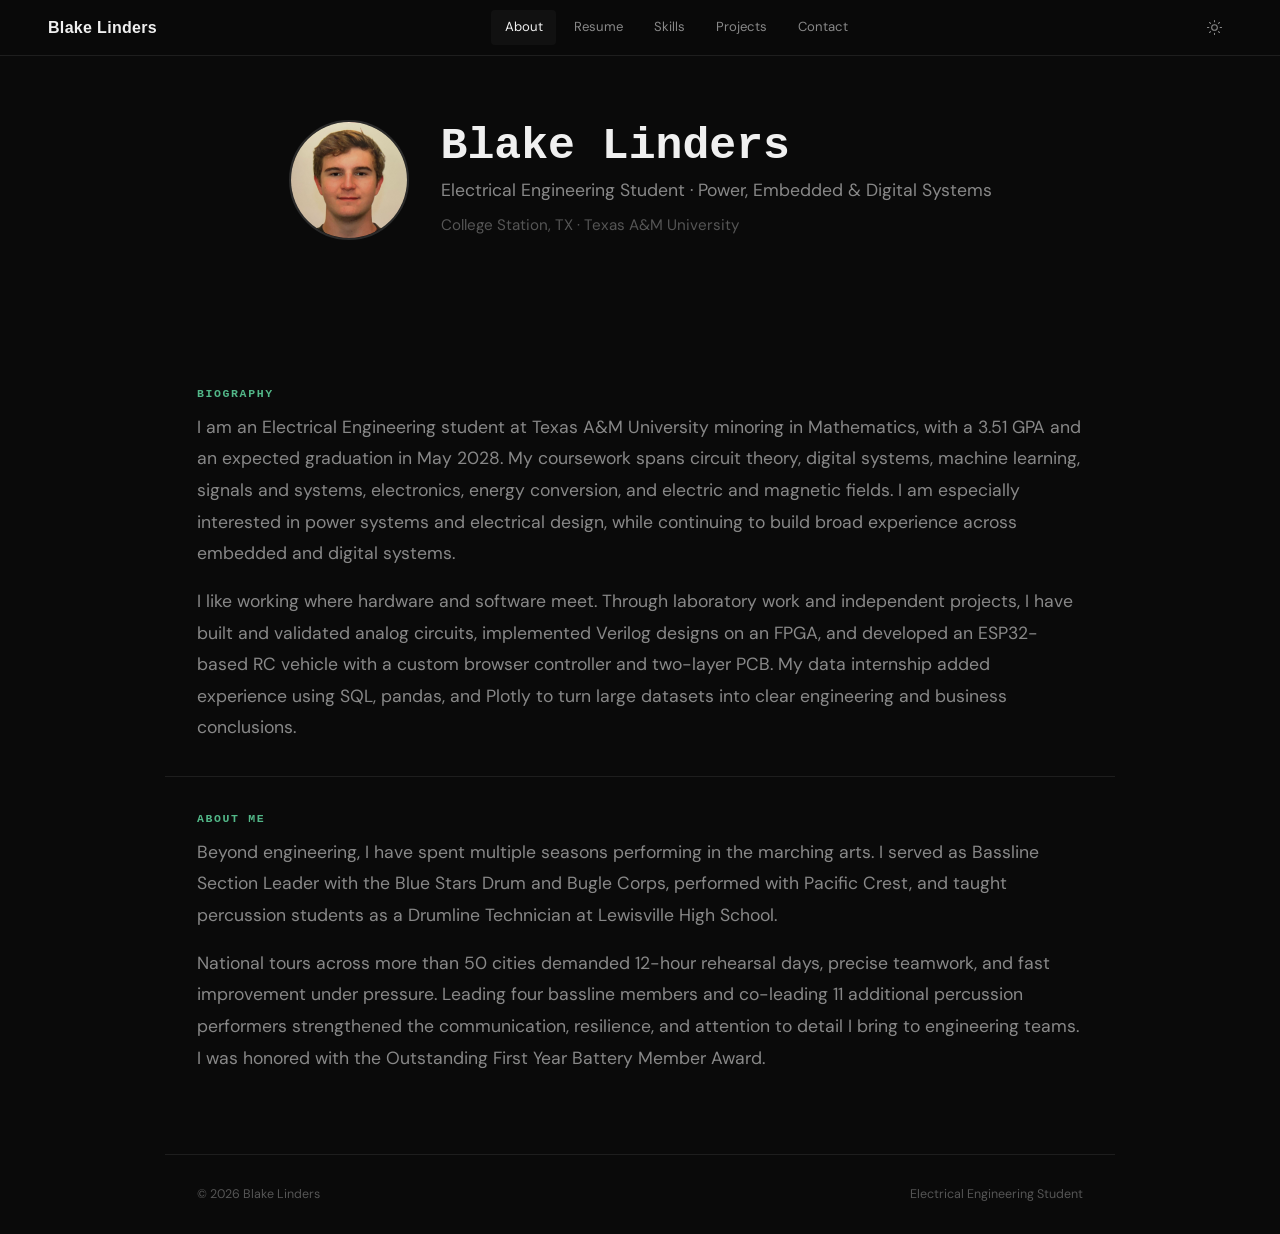
==== commit 7bd01aae: "updated projects, skills, and resume" ====
--- a/about.html
+++ b/about.html
@@ -49,7 +49,7 @@
             </div>
             <div class="hero-text">
                 <h1 class="hero-name">Blake Linders</h1>
-                <p class="hero-title">Electrical Engineering Student</p>
+                <p class="hero-title">Electrical Engineering Student · Power, Embedded &amp; Digital Systems</p>
                 <p class="hero-location">College Station, TX · Texas A&amp;M University</p>
             </div>
         </div>
@@ -62,14 +62,17 @@
                 <div class="about-text large-text">
                     <p>
                         I am an Electrical Engineering student at Texas A&amp;M University minoring in
-                        Mathematics, with an expected graduation in May 2028. My academic focus spans Power Systems,
-                        semiconductors, and microcontrollers.
+                        Mathematics, with a 3.51 GPA and an expected graduation in May 2028. My coursework spans
+                        circuit theory, digital systems, machine learning, signals and systems, electronics, energy
+                        conversion, and electric and magnetic fields. I am especially interested in power systems and
+                        electrical design, while continuing to build broad experience across embedded and digital systems.
                     </p>
                     <p>
-                        Through coursework, an academic internship, and independent projects, I have built a strong
-                        foundation in both programmatic and hardware problem-solving. I leverage my experience analyzing
-                        complex datasets and programming various FPGAs to engineer tangible solutions, including
-                        embedded security systems, traffic control logic, and data acquisition tools.
+                        I like working where hardware and software meet. Through laboratory work and independent
+                        projects, I have built and validated analog circuits, implemented Verilog designs on an FPGA,
+                        and developed an ESP32-based RC vehicle with a custom browser controller and two-layer PCB.
+                        My data internship added experience using SQL, pandas, and Plotly to turn large datasets into
+                        clear engineering and business conclusions.
                     </p>
                 </div>
             </div>
@@ -82,17 +85,15 @@
                 <h2 class="section-title">About Me</h2>
                 <div class="about-text large-text">
                     <p>
-                        Beyond the lab and the lecture hall, a significant part of my life was dedicated to the marching
-                        arts. I have spent multiple seasons performing at a world-class level with drum and bugle corps,
-                        including serving as the Bassline Section Leader for the Blue Stars.
+                        Beyond engineering, I have spent multiple seasons performing in the marching arts. I served as
+                        Bassline Section Leader with the Blue Stars Drum and Bugle Corps, performed with Pacific Crest,
+                        and taught percussion students as a Drumline Technician at Lewisville High School.
                     </p>
                     <p>
-                        The drum corps activity requires an extreme level of physical discipline, exact timing, and
-                        thousands of hours of repetitive refinement to achieve perfection on the field. I also apply
-                        these principles as a Drumline Technician, instructing high school percussionists. The
-                        leadership, resilience, and attention to detail I've cultivated in the marching arts directly
-                        translate to my engineering work—teaching me how to break down complex, multi-layered problems
-                        and lead a team toward a unified goal.
+                        National tours across more than 50 cities demanded 12-hour rehearsal days, precise teamwork,
+                        and fast improvement under pressure. Leading four bassline members and co-leading 11 additional
+                        percussion performers strengthened the communication, resilience, and attention to detail I
+                        bring to engineering teams. I was honored with the Outstanding First Year Battery Member Award.
                     </p>
                 </div>
             </div>
@@ -100,11 +101,11 @@
 
         <footer>
             <span>© 2026 Blake Linders</span>
-            <span>Electrical Engineer</span>
+            <span>Electrical Engineering Student</span>
         </footer>
     </div>
 
     <script src="script.js"></script>
 </body>
 
-</html>+</html>
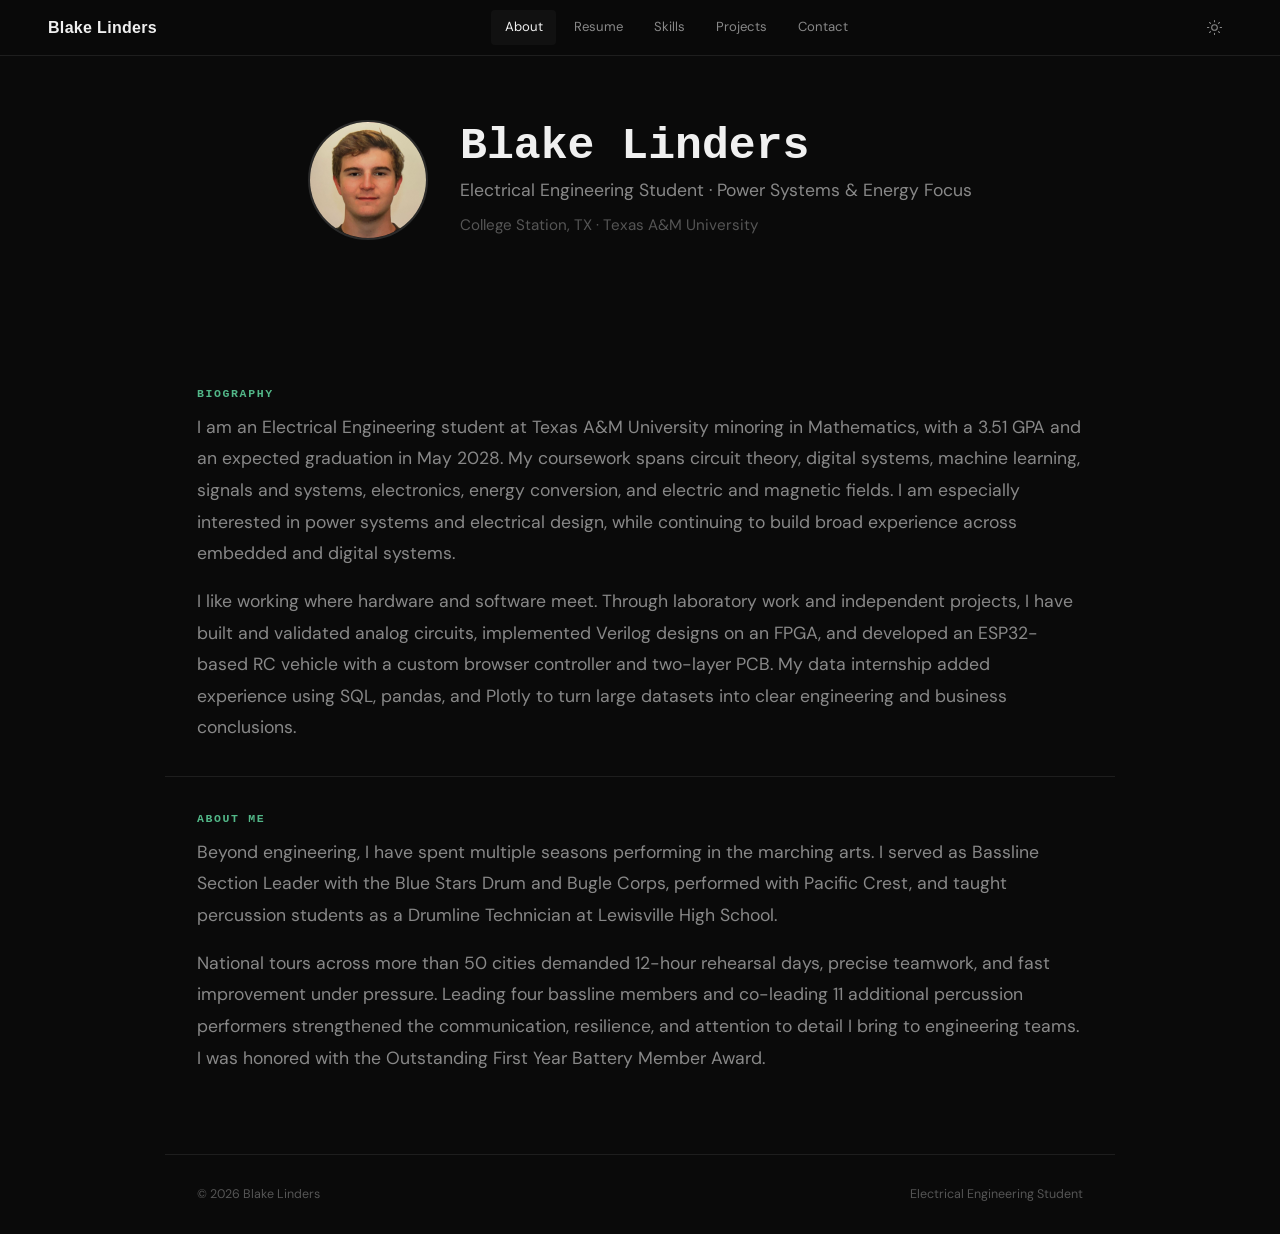
==== commit 7ba38869: "fixed mobile issues" ====
--- a/about.html
+++ b/about.html
@@ -8,7 +8,7 @@
     <link
         href="https://fonts.googleapis.com/css2?family=Syne:wght@400;500;600;700;800&family=DM+Sans:opsz,wght@9..40,300;9..40,400;9..40,500&display=swap"
         rel="stylesheet" />
-    <link rel="stylesheet" href="styles.css" />
+    <link rel="stylesheet" href="styles.css?v=20260819-4" />
     <script>try { var t = localStorage.getItem('theme') || 'dark'; document.documentElement.setAttribute('data-theme', t); } catch (e) { }</script>
 </head>
 
@@ -49,7 +49,7 @@
             </div>
             <div class="hero-text">
                 <h1 class="hero-name">Blake Linders</h1>
-                <p class="hero-title">Electrical Engineering Student · Power, Embedded &amp; Digital Systems</p>
+                <p class="hero-title">Electrical Engineering Student · Power Systems &amp; Energy Focus</p>
                 <p class="hero-location">College Station, TX · Texas A&amp;M University</p>
             </div>
         </div>
@@ -105,7 +105,7 @@
         </footer>
     </div>
 
-    <script src="script.js"></script>
+    <script src="script.js?v=20260819-4"></script>
 </body>
 
 </html>
--- a/styles.css
+++ b/styles.css
@@ -862,6 +862,186 @@
   line-height: 1.6;
 }
 
+/* Recruiter-focused Skills Summary */
+.skills-intro {
+  max-width: 760px;
+  margin: -1rem 0 2.5rem;
+  color: var(--text-2);
+  font-size: 1.08rem;
+  line-height: 1.7;
+}
+
+.skills-summary-grid {
+  display: block;
+  border-bottom: 1px solid var(--border);
+}
+
+.skill-summary-card {
+  display: grid;
+  grid-template-columns: minmax(190px, 0.7fr) minmax(0, 1.8fr);
+  column-gap: clamp(2rem, 5vw, 4.5rem);
+  min-width: 0;
+  padding: 2.25rem 0;
+  background: transparent;
+  border: 0;
+  border-top: 1px solid var(--border);
+  border-radius: 0;
+}
+
+.skill-summary-card:hover {
+  border-color: var(--green-l);
+}
+
+.skill-summary-card:last-child {
+  grid-column: auto;
+}
+
+.skill-summary-heading {
+  display: block;
+  grid-row: 1 / span 3;
+  padding: 0;
+  margin: 0;
+  border: 0;
+}
+
+.skill-summary-number {
+  display: block;
+  margin-bottom: 0.7rem;
+  font-family: "Andale Mono", monospace;
+  color: var(--green-l);
+  font-size: 1.7rem;
+  font-weight: 600;
+  letter-spacing: -0.04em;
+  opacity: 0.72;
+}
+
+.skill-summary-heading h2 {
+  color: var(--text);
+  font-size: clamp(1.25rem, 2vw, 1.65rem);
+  line-height: 1.25;
+}
+
+.skill-summary-row {
+  display: grid;
+  grid-template-columns: 100px minmax(0, 1fr);
+  gap: 0.8rem;
+  padding: 0.45rem 0;
+  border: 0;
+}
+
+.skill-summary-row:last-child {
+  border-bottom: 0;
+  padding-bottom: 0;
+}
+
+.skill-summary-row h3 {
+  color: var(--green-l);
+  font-family: "Andale Mono", monospace;
+  font-size: 0.68rem;
+  font-weight: 600;
+  letter-spacing: 0.08em;
+  line-height: 1.55;
+  text-transform: uppercase;
+}
+
+.skill-summary-row p {
+  color: var(--text-2);
+  font-size: 0.94rem;
+  line-height: 1.65;
+}
+
+.skill-summary-row a {
+  color: var(--green-l);
+  text-decoration: underline;
+  text-decoration-color: rgba(61, 140, 104, 0.35);
+  text-underline-offset: 3px;
+}
+
+.skill-summary-row a:hover {
+  color: var(--text);
+}
+
+.professional-strengths {
+  margin-top: 4rem;
+  padding-top: 0;
+  border: 0;
+}
+
+.strengths-header {
+  max-width: 720px;
+  margin-bottom: 1.5rem;
+}
+
+.strengths-kicker {
+  margin-bottom: 0.45rem;
+  color: var(--green-l);
+  font-family: "Andale Mono", monospace;
+  font-size: 0.7rem;
+  font-weight: 600;
+  letter-spacing: 0.12em;
+  text-transform: uppercase;
+}
+
+.strengths-header h2 {
+  margin-bottom: 0.55rem;
+  color: var(--text);
+  font-size: 1.55rem;
+}
+
+.strengths-header > p:last-child {
+  color: var(--text-2);
+  font-size: 0.92rem;
+  line-height: 1.65;
+}
+
+.strengths-grid {
+  display: grid;
+  grid-template-columns: repeat(2, minmax(0, 1fr));
+  column-gap: clamp(2rem, 5vw, 4rem);
+  row-gap: 0;
+}
+
+.strength-card {
+  display: flex;
+  min-width: 0;
+  flex-direction: column;
+  background: transparent;
+  border: 0;
+  border-top: 2px solid var(--border-2);
+  border-radius: 0;
+  padding: 1.35rem 0 2rem;
+  transition: border-color 0.2s;
+}
+
+.strength-card:hover {
+  border-color: var(--green-l);
+}
+
+.strength-card h3 {
+  margin-bottom: 0.75rem;
+  color: var(--text);
+  font-size: 1.18rem;
+}
+
+.strength-card p {
+  margin-bottom: 1rem;
+  color: var(--text-2);
+  font-size: 0.94rem;
+  line-height: 1.7;
+}
+
+.strength-evidence {
+  margin-top: auto;
+  padding-top: 0;
+  border: 0;
+  color: var(--green-l);
+  font-family: "Andale Mono", monospace;
+  font-size: 0.67rem;
+  letter-spacing: 0.04em;
+  line-height: 1.55;
+  text-transform: uppercase;
+}
+
 /* Large Projects Page */
 .large-project {
   margin-bottom: 2rem;
@@ -894,6 +1074,92 @@
   justify-content: center;
   color: var(--text-3);
   margin-bottom: 2rem;
+}
+
+.lp-media-gallery {
+  width: 100%;
+  height: 400px;
+  display: grid;
+  gap: 3px;
+  overflow: hidden;
+  background: var(--border-2);
+  border: 1px solid var(--border-2);
+  border-radius: 8px;
+  margin-bottom: 2rem;
+}
+
+.lab11-gallery {
+  grid-template-columns: repeat(2, minmax(0, 1fr));
+  grid-template-rows: repeat(2, minmax(0, 1fr));
+}
+
+.lab6-gallery,
+.lab10-gallery {
+  grid-template-columns: repeat(2, minmax(0, 1fr));
+  grid-template-rows: 1fr;
+}
+
+.cnn-gallery {
+  grid-template-columns: 1fr;
+  grid-template-rows: 1fr;
+}
+
+.lp-media-tile {
+  min-width: 0;
+  min-height: 0;
+  overflow: hidden;
+  background: #fff;
+}
+
+.lp-media-tile img {
+  width: 100%;
+  height: 100%;
+  display: block;
+  object-fit: cover;
+}
+
+.table-tile img {
+  object-fit: contain;
+}
+
+.code-top img,
+.code-middle img,
+.code-bottom img {
+  object-fit: cover;
+}
+
+.code-top img {
+  object-position: 40% 22%;
+}
+
+.code-middle img {
+  object-position: 40% 50%;
+}
+
+.code-bottom img {
+  object-position: 40% 58%;
+}
+
+.lock-code-top img {
+  object-fit: cover;
+  object-position: left center;
+}
+
+.lock-code-bottom img {
+  object-fit: cover;
+  object-position: left center;
+}
+
+.oscilloscope-phase-126 img {
+  object-position: 54% 50%;
+}
+
+.oscilloscope-phase-43 img {
+  object-position: 49% 50%;
+}
+
+.cnn-results img {
+  object-fit: contain;
 }
 .lp-content {
   display: grid;
@@ -986,6 +1252,12 @@
 
 /* Consolidated Mobile Responsive Block */
 @media (max-width: 768px) {
+  .subpage-content,
+  .about-subpage-content {
+    opacity: 1 !important;
+    animation: none !important;
+  }
+
   #nav {
     padding: 0 1.25rem;
   }
@@ -1108,6 +1380,12 @@
     height: 250px;
   }
 
+  .lp-media-gallery {
+    height: 250px;
+    gap: 2px;
+  }
+
+
   .contact-grid {
     grid-template-columns: 1fr;
   }
@@ -1115,6 +1393,28 @@
   .skill-cat-top {
     flex-direction: column;
     gap: 0.75rem;
+  }
+  .skills-summary-grid {
+    display: block;
+  }
+  .skill-summary-card {
+    grid-template-columns: 1fr;
+    gap: 0.8rem;
+    padding: 1.75rem 0;
+  }
+  .skill-summary-heading {
+    grid-row: auto;
+  }
+  .skill-summary-number {
+    margin-bottom: 0.35rem;
+    font-size: 1.15rem;
+  }
+  .skill-summary-row {
+    grid-template-columns: 1fr;
+    gap: 0.3rem;
+  }
+  .strengths-grid {
+    grid-template-columns: 1fr;
   }
   .tools-grid {
     grid-template-columns: repeat(auto-fill, minmax(108px, 1fr));
